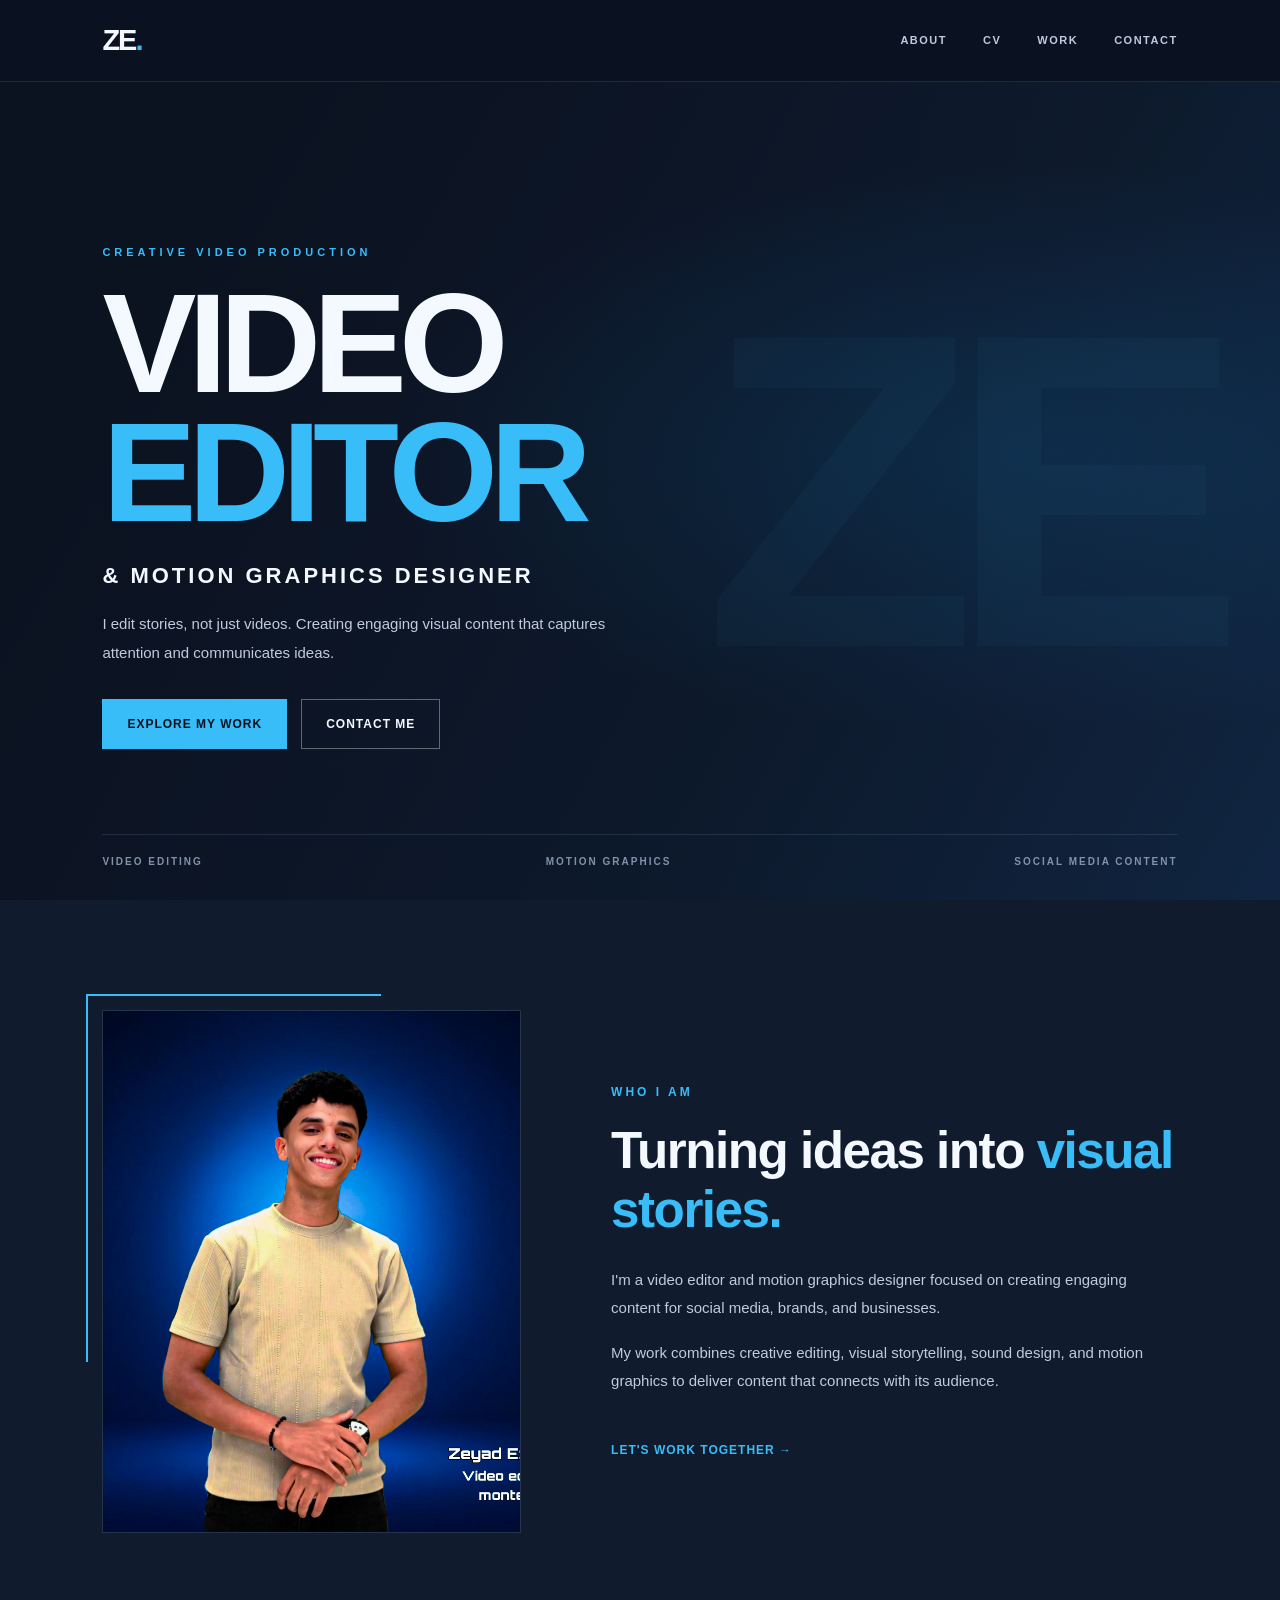
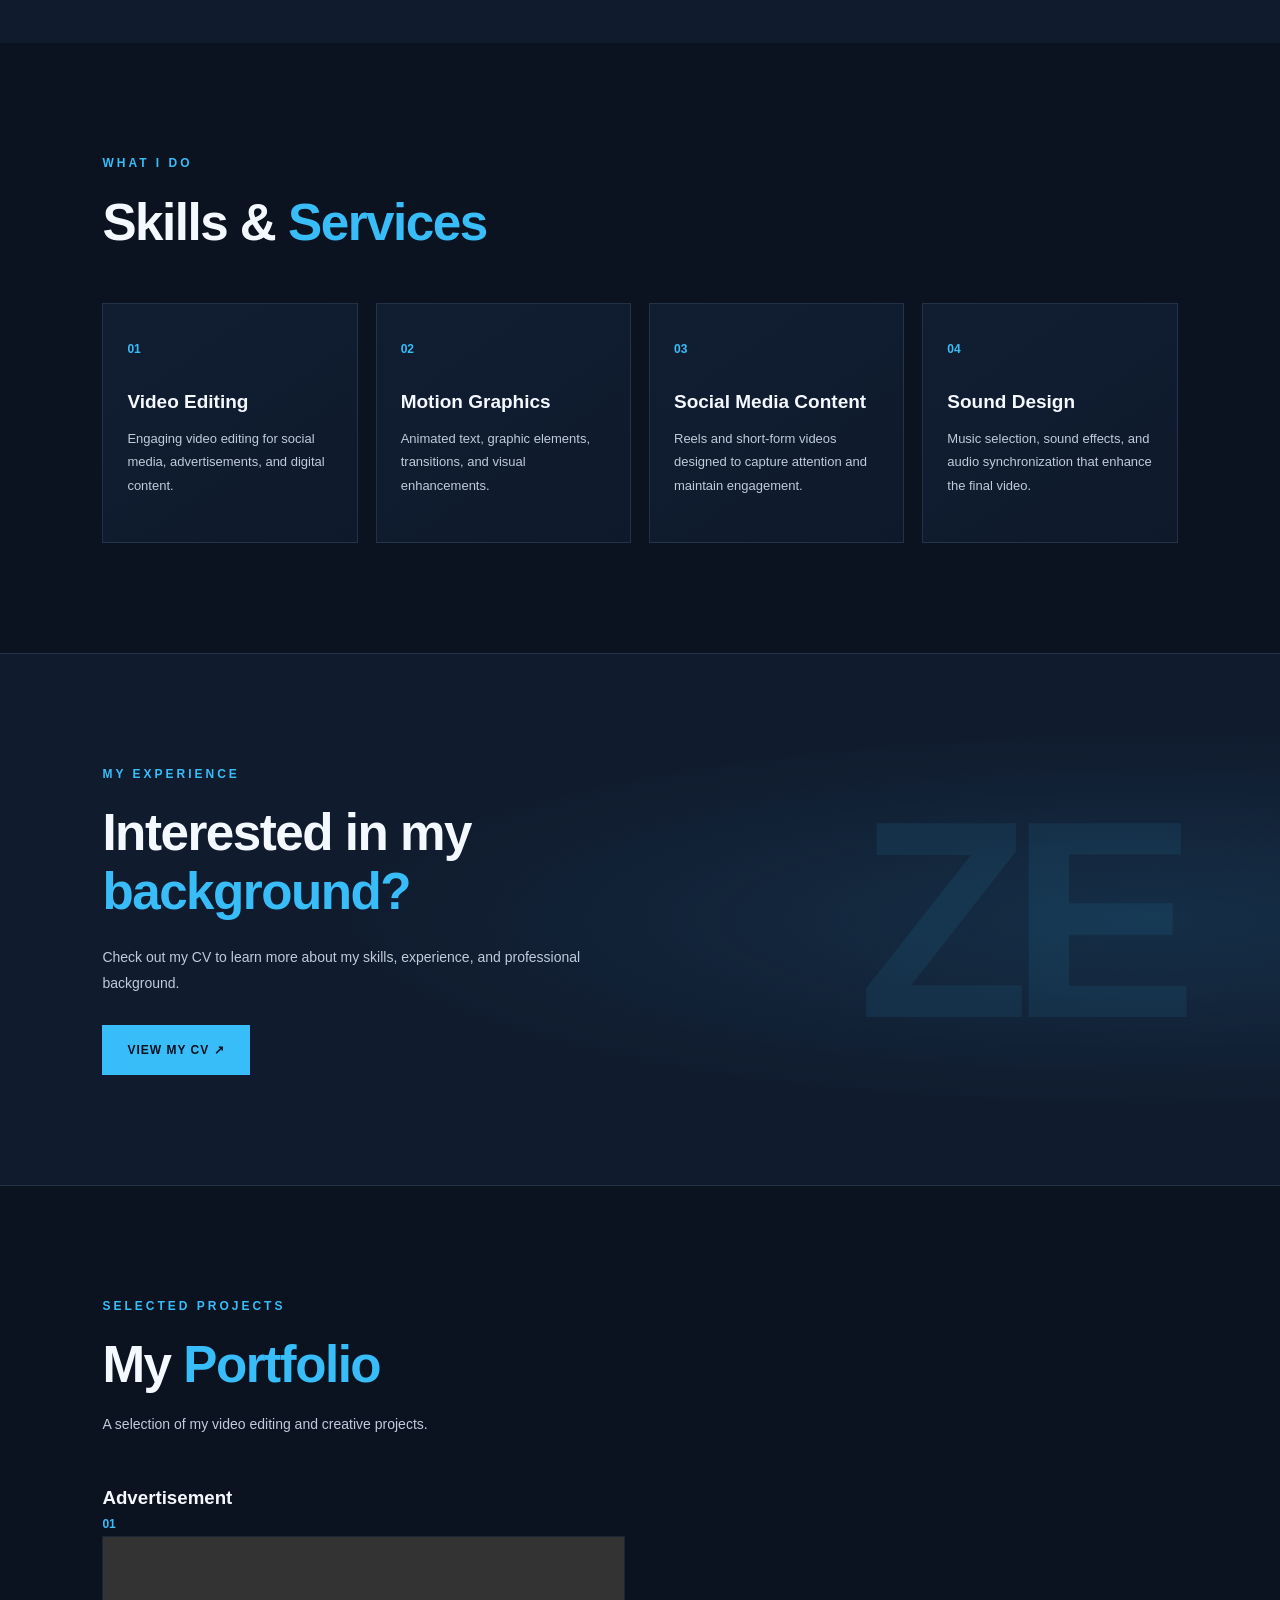
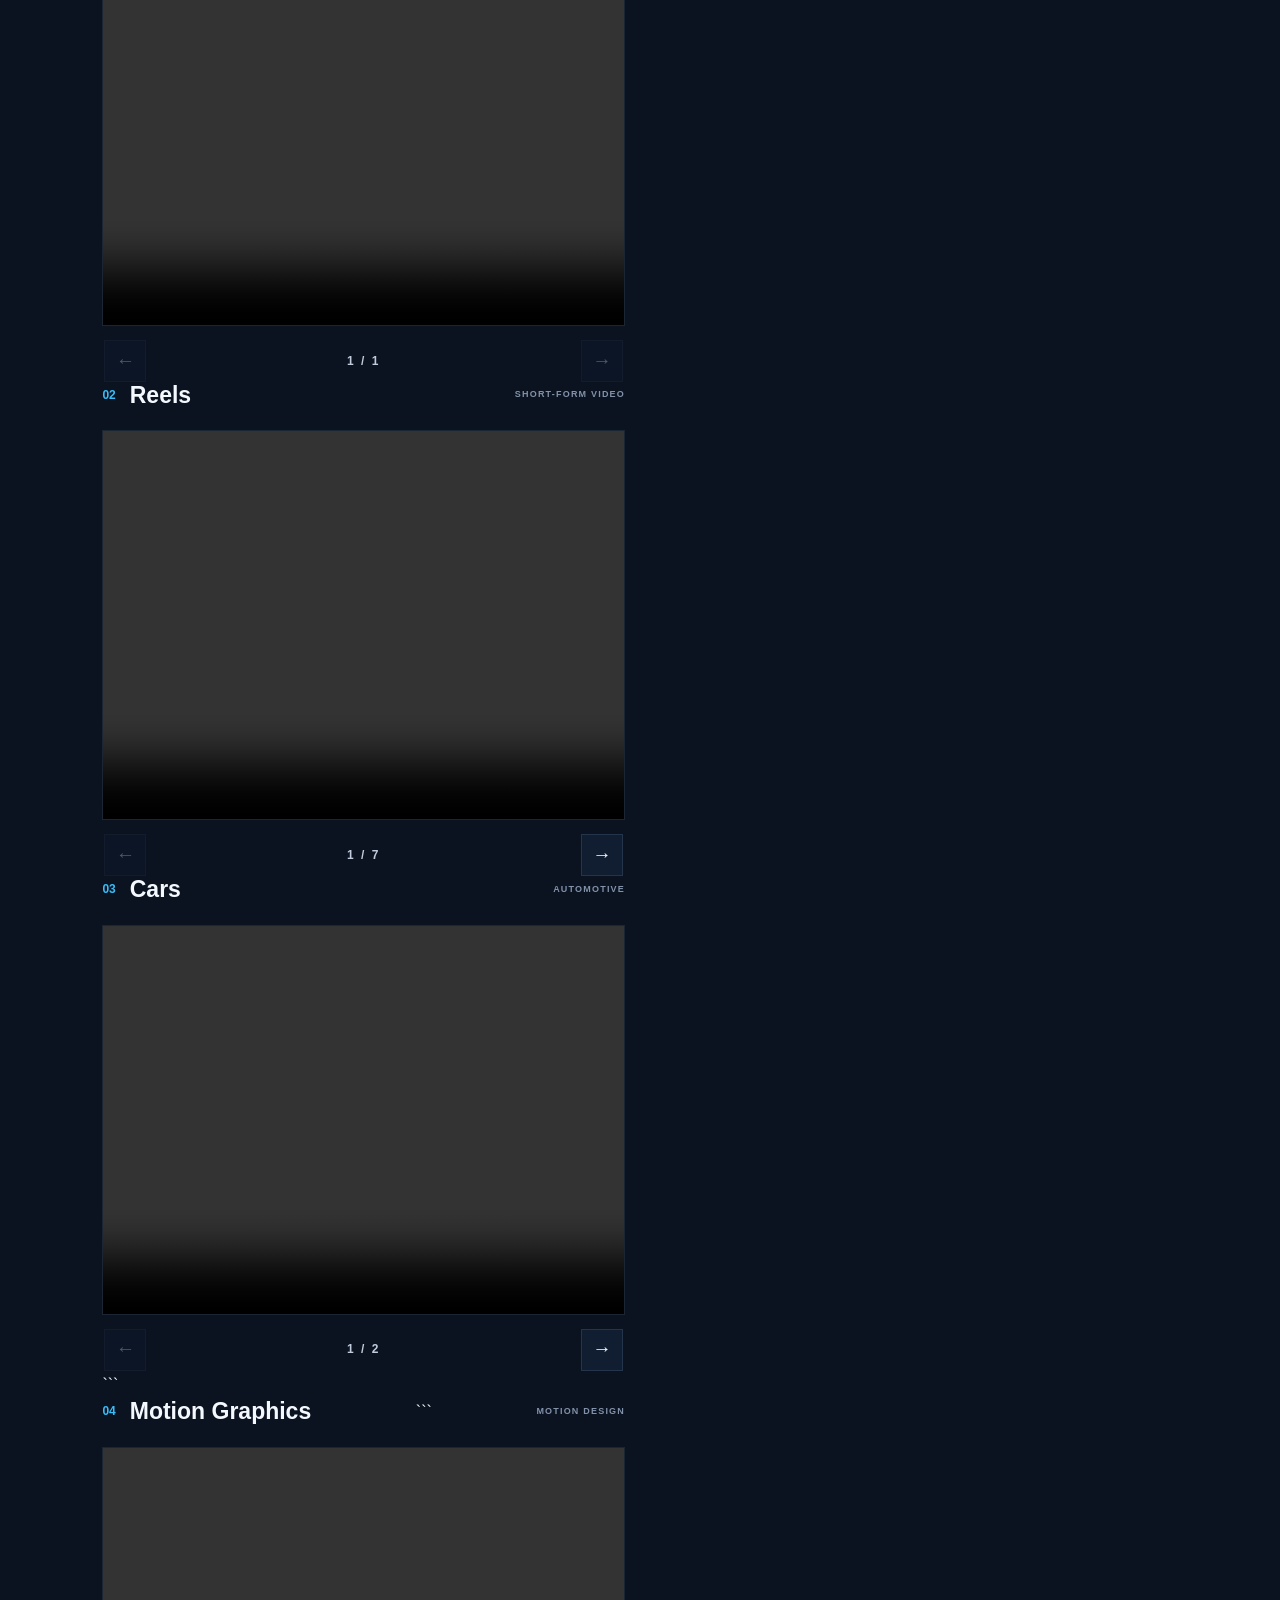
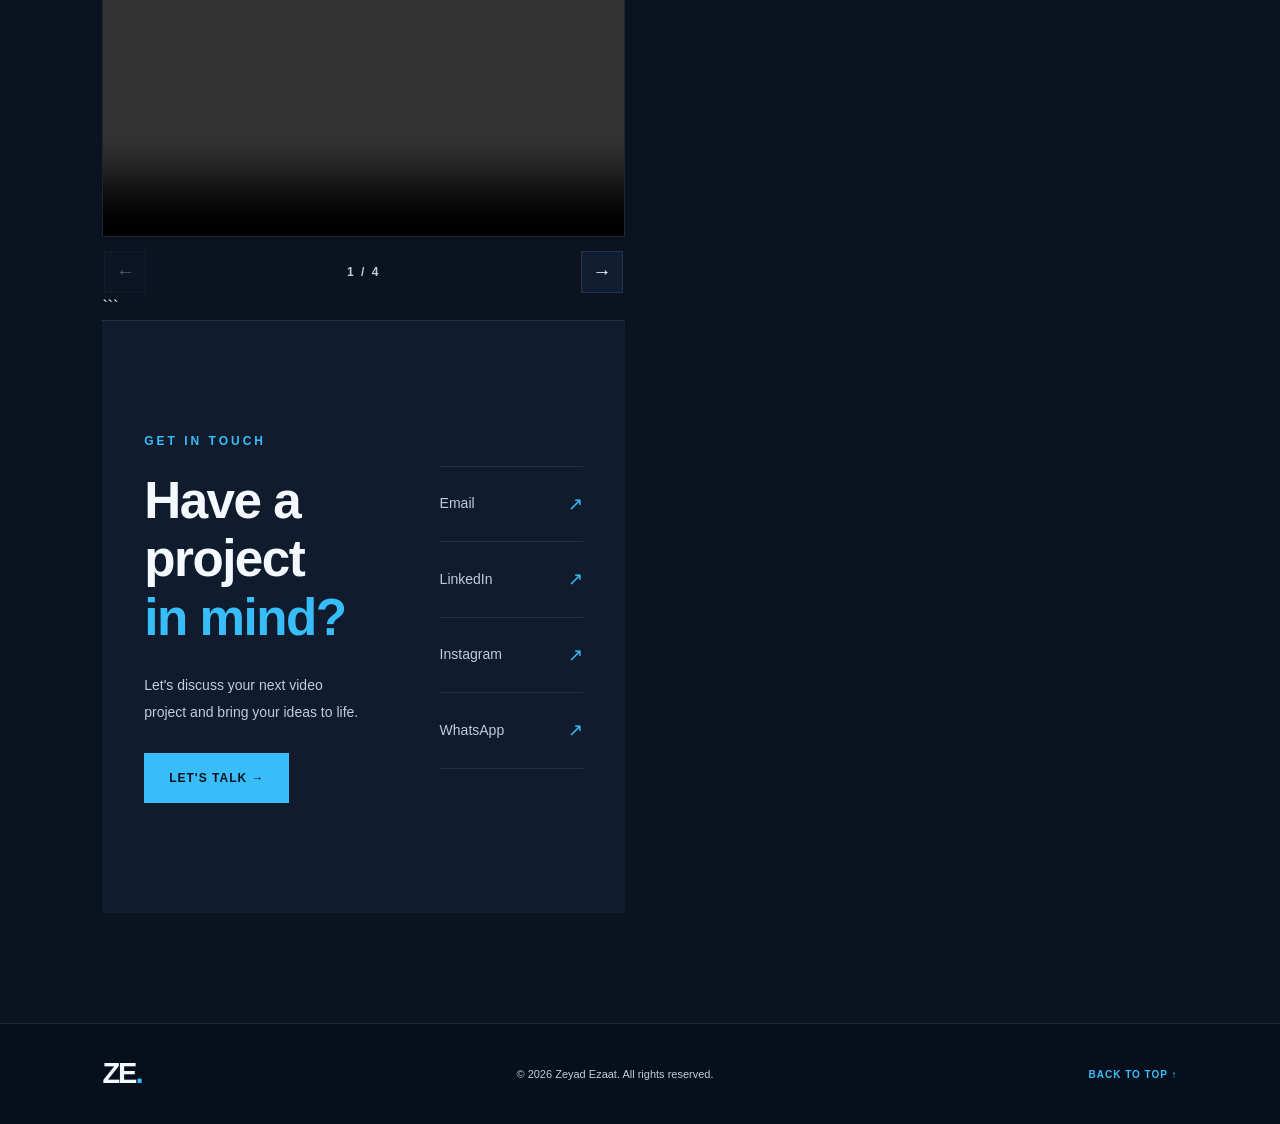
==== index.html @ 939ed812 "Update index.html" ====
<!DOCTYPE html>
<html lang="en">
<head>
    <meta charset="UTF-8">
    <meta name="viewport" content="width=device-width, initial-scale=1.0">

    <title>Zeyad Ezaat | Video Editor & Motion Graphics Designer</title>

    <meta
        name="description"
        content="Zeyad Ezaat is a video editor and motion graphics designer specializing in social media videos, reels, and creative visual content."
    >

    <link rel="stylesheet" href="style.css">
    <script src="script.js" defer></script>
</head>

<body>

    <!-- HEADER -->
    <header class="site-header">
        <a href="#home" class="logo">ZE<span>.</span></a>

        <button
            class="menu-toggle"
            id="menuToggle"
            aria-label="Open navigation menu"
            aria-expanded="false"
        >
            <span></span>
            <span></span>
            <span></span>
        </button>

        <nav class="navigation" id="navigation">
            <a href="#about">ABOUT</a>
            <a href="#cv">CV</a>
            <a href="#work">WORK</a>
            <a href="#contact">CONTACT</a>
        </nav>
    </header>


    <!-- HERO -->
    <main>

        <section class="hero" id="home">
            <div class="hero-overlay"></div>

            <div class="hero-content">
                <p class="eyebrow">CREATIVE VIDEO PRODUCTION</p>

                <h1>
                    VIDEO<br>
                    <span>EDITOR</span>
                </h1>

                <h2>& MOTION GRAPHICS DESIGNER</h2>

                <p class="hero-description">
                    I edit stories, not just videos.
                    Creating engaging visual content that captures attention
                    and communicates ideas.
                </p>

                <div class="hero-buttons">
                    <a href="#work" class="button button-primary">
                        EXPLORE MY WORK
                    </a>

                    <a href="#contact" class="button button-outline">
                        CONTACT ME
                    </a>
                </div>
            </div>

            <div class="hero-bottom">
                <span>VIDEO EDITING</span>
                <span>MOTION GRAPHICS</span>
                <span>SOCIAL MEDIA CONTENT</span>
            </div>
        </section>


        <!-- INTRO -->
        <section class="intro section-padding" id="about">
            <div class="intro-image">
                <img
                    src="my-photo.jpg"
                    alt="Zeyad Ezaat - Video Editor"
                >
            </div>

            <div class="intro-content">
                <p class="section-label">WHO I AM</p>

                <h2>
                    Turning ideas into
                    <span>visual stories.</span>
                </h2>

                <p>
                    I'm a video editor and motion graphics designer
                    focused on creating engaging content for social media,
                    brands, and businesses.
                </p>

                <p>
                    My work combines creative editing, visual storytelling,
                    sound design, and motion graphics to deliver content
                    that connects with its audience.
                </p>

                <a href="#contact" class="text-link">
                    LET'S WORK TOGETHER →
                </a>
            </div>
        </section>


        <!-- ABOUT -->
        <section class="about section-padding">
            <div class="section-heading">
                <p class="section-label">WHAT I DO</p>

                <h2>
                    Skills & <span>Services</span>
                </h2>
            </div>

            <div class="services-grid">

                <article class="service-card">
                    <span class="service-number">01</span>

                    <h3>Video Editing</h3>

                    <p>
                        Engaging video editing for social media,
                        advertisements, and digital content.
                    </p>
                </article>

                <article class="service-card">
                    <span class="service-number">02</span>

                    <h3>Motion Graphics</h3>

                    <p>
                        Animated text, graphic elements, transitions,
                        and visual enhancements.
                    </p>
                </article>

                <article class="service-card">
                    <span class="service-number">03</span>

                    <h3>Social Media Content</h3>

                    <p>
                        Reels and short-form videos designed to
                        capture attention and maintain engagement.
                    </p>
                </article>

                <article class="service-card">
                    <span class="service-number">04</span>

                    <h3>Sound Design</h3>

                    <p>
                        Music selection, sound effects, and audio
                        synchronization that enhance the final video.
                    </p>
                </article>

            </div>
        </section>


        <!-- CV -->
        <section class="cv section-padding" id="cv">
            <div class="cv-content">
                <p class="section-label">MY EXPERIENCE</p>

                <h2>
                    Interested in my
                    <span>background?</span>
                </h2>

                <p>
                    Check out my CV to learn more about my skills,
                    experience, and professional background.
                </p>

                <a
                    href="CV.pdf"
                    class="button button-primary"
                    target="_blank"
                    rel="noopener noreferrer"
                >
                    VIEW MY CV ↗
                </a>
            </div>

            <div class="cv-decoration">
                <span>ZE</span>
            </div>
        </section>


        <!-- WORK -->
        <section class="work section-padding" id="work">
            <div class="section-heading">
                <p class="section-label">SELECTED PROJECTS</p>

                <h2>
                    My <span>Portfolio</span>
                </h2>

                <p class="section-description">
                    A selection of my video editing and creative projects.
                </p>
            </div>


            <div class="work-categories">

                <!-- ADVERTISEMENT --><article class="category">
   <!-- ADVERTISEMENT -->
<article class="category">
    <div class="category-header">
        <h3>Advertisement</h3>
        <span class="category-number">01</span>
    </div>

    <div
        class="video-slider"
    data-videos='["https://res.cloudinary.com/meelnksg/video/upload/v1793707562/From_Klickpin.com-_Side_hustle_ideas_that_are_worth_saving_if_you_love_elegant_details_and_creative_inspiration_for_busy_people_who_still_want_gor.mp4"]'
    >
        <div class="video-frame">
            <video
                class="work-video"
                controls
                playsinline
                preload="metadata"
            >
                <source
                   <source
    src="https://res.cloudinary.com/meelnksg/video/upload/v1793707562/From_Klickpin.com-_Side_hustle_ideas_that_are_worth_saving_if_you_love_elegant_details_and_creative_inspiration_for_busy_people_who_still_want_gor.mp4"
    type="video/mp4"
>
                >
                Your browser does not support HTML video.
            </video>
        </div>

        <div class="slider-controls">
            <button
                class="slider-arrow previous"
                type="button"
                aria-label="Previous video"
            >&#8592;</button>

            <span class="slide-counter">1 / 1</span>

            <button
                class="slider-arrow next"
                type="button"
                aria-label="Next video"
            >&#8594;</button>
        </div>
    </div>
</article>

<!-- REELS -->
<article class="category">
    <div class="category-heading">
        <div>
            <span class="category-number">02</span>
            <h3>Reels</h3>
        </div>
        <span class="category-tag">SHORT-FORM VIDEO</span>
    </div>

    <div
        class="video-slider"
        data-videos='["https://res.cloudinary.com/meelnksg/video/upload/v1792032055/1.mp4","https://res.cloudinary.com/meelnksg/video/upload/v1791950924/2.mp4","https://res.cloudinary.com/meelnksg/video/upload/v1791950601/3.mp4","https://res.cloudinary.com/meelnksg/video/upload/v1791950890/4.mp4","https://res.cloudinary.com/meelnksg/video/upload/v1791950621/5.mp4","https://res.cloudinary.com/meelnksg/video/upload/v1791950623/6.mp4","https://res.cloudinary.com/meelnksg/video/upload/v1792383340/7.mp4"]'
        aria-label="Reels video portfolio"
    >
        <div class="video-frame">
            <video
                class="work-video"
                controls
                playsinline
                preload="metadata"
            >
                <source
                    src="https://res.cloudinary.com/meelnksg/video/upload/v1792032055/1.mp4"
                    type="video/mp4"
                >
                Your browser does not support HTML video.
            </video>
        </div>

        <div class="slider-controls">
            <button
                class="slider-arrow previous"
                type="button"
                aria-label="Previous video"
            >
                &#8592;
            </button>

            <span class="slide-counter">1 / 7</span>

            <button
                class="slider-arrow next"
                type="button"
                aria-label="Next video"
            >
                &#8594;
            </button>
        </div>
    </div>
</article>

<!-- CARS -->
<article class="category">
    <div class="category-heading">
        <div>
            <span class="category-number">03</span>
            <h3>Cars</h3>
        </div>

        <span class="category-tag">AUTOMOTIVE</span>
    </div>

    <div
        class="video-slider"
     data-videos='[
  "https://res.cloudinary.com/meelnksg/video/upload/v1792032121/1c.mp4",
  "https://res.cloudinary.com/meelnksg/video/upload/v1793442434/2car.mp4"
]'
        aria-label="Car video portfolio"
    >
        <div class="video-frame">
            <video
                class="work-video"
                controls
                playsinline
                preload="metadata"
            >
                <source
                    src="https://res.cloudinary.com/meelnksg/video/upload/v1792032121/1c.mp4"
                    type="video/mp4"
                >
                Your browser does not support HTML video.
            </video>
        </div>

        <div class="slider-controls">
            <button
                class="slider-arrow previous"
                type="button"
                aria-label="Previous video"
            >
                &#8592;
            </button>

            <span class="slide-counter">1 / 1</span>

            <button
                class="slider-arrow next"
                type="button"
                aria-label="Next video"
            >
                &#8594;
            </button>
        </div>
    </div>
</article>
```
<!-- MOTION GRAPHICS -->

<article class="category">
    <div class="category-heading">
        <div>
            <span class="category-number">04</span>
            <h3>Motion Graphics</h3>
        </div>

```
    <span class="category-tag">MOTION DESIGN</span>
</div>

<div
    class="video-slider"
data-videos='[
  "https://res.cloudinary.com/meelnksg/video/upload/v1792558743/Comp_1_1.mp4",
  "https://res.cloudinary.com/meelnksg/video/upload/v1792558786/2m.mp4",
  "https://res.cloudinary.com/meelnksg/video/upload/v1792582965/%D8%A7%D9%84%D8%A8%D8%A7%D9%83_%D8%AC%D8%B1%D9%88%D9%86%D8%AF_2_2.mp4",
  "https://res.cloudinary.com/meelnksg/video/upload/v1793459397/5m.mp4"
]'AC%D8%B1%D9%88%D9%86%D8%AF_2_2.mp4"
]'
    ]'
    aria-label="Motion Graphics video portfolio"
>
    <div class="video-frame">
        <video
            class="work-video"
            controls
            playsinline
            preload="metadata"
        >
            <source
                src="https://res.cloudinary.com/meelnksg/video/upload/v1792558743/Comp_1_1.mp4"
                type="video/mp4"
            >
            Your browser does not support HTML video.
        </video>
    </div>

    <div class="slider-controls">
        <button
            class="slider-arrow previous"
            type="button"
            aria-label="Previous video"
        >
            &#8592;
        </button>

<span class="slide-counter">1 / 4</span>
        <button
            class="slider-arrow next"
            type="button"
            aria-label="Next video"
        >
            &#8594;
        </button>
    </div>
</div>
```

</article>


        <!-- CONTACT -->
        <section class="contact section-padding" id="contact">
            <div class="contact-content">
                <p class="section-label">GET IN TOUCH</p>

                <h2>
                    Have a project<br>
                    <span>in mind?</span>
                </h2>

                <p>
                    Let's discuss your next video project
                    and bring your ideas to life.
                </p>

                <a
                    href="mailto:zeyadezaat22@gmail.com"
                    class="button button-primary"
                >
                    LET'S TALK →
                </a>
            </div>

            <div class="contact-links">
                <a
                    href="mailto:zeyadezaat22@gmail.com"
                    target="_blank"
                    rel="noopener noreferrer"
                >
                    <span>Email</span>
                    <span>↗</span>
                </a>

                <a
                    href="https://www.linkedin.com/in/zeyad-ezaat-9b300b426"
                    target="_blank"
                    rel="noopener noreferrer"
                >
                    <span>LinkedIn</span>
                    <span>↗</span>
                </a>

                <a
                    href="https://www.instagram.com/_zoza__77/"
                    target="_blank"
                    rel="noopener noreferrer"
                >
                    <span>Instagram</span>
                    <span>↗</span>
                </a>

                <a
                    href="https://wa.me/201153456694"
                    target="_blank"
                    rel="noopener noreferrer"
                >
                    <span>WhatsApp</span>
                    <span>↗</span>
                </a>
            </div>
        </section>

    </main>


    <!-- FOOTER -->
    <footer class="site-footer">
        <a href="#home" class="logo">ZE<span>.</span></a>

        <p>
            © <span id="currentYear">2026</span> Zeyad Ezaat.
            All rights reserved.
        </p>

        <a href="#home" class="back-to-top">BACK TO TOP ↑</a>
    </footer>

</body>
</html>
---- style.css ----
/* =========================
   GENERAL SETTINGS
========================= */

:root {
    --background: #0b1220;
    --background-light: #101b2e;
    --card: #111e32;
    --card-light: #172740;
    --accent: #38bdf8;
    --accent-dark: #0284c7;
    --white: #f4f8ff;
    --text: #c0cbdc;
    --muted: #8292aa;
    --border: rgba(148, 178, 215, 0.15);
}

* {
    margin: 0;
    padding: 0;
    box-sizing: border-box;
}

html {
    scroll-behavior: smooth;
    scroll-padding-top: 90px;
}

body {
    background: var(--background);
    color: var(--white);
    font-family: Arial, Helvetica, sans-serif;
    line-height: 1.7;
    overflow-x: hidden;
}

a {
    text-decoration: none;
    color: inherit;
}

button {
    font: inherit;
}

img,
video {
    max-width: 100%;
}

::selection {
    background: var(--accent);
    color: var(--background);
}

.section-padding {
    padding: 110px 8%;
}

.section-label {
    color: var(--accent);
    font-size: 12px;
    font-weight: 800;
    letter-spacing: 3px;
    margin-bottom: 20px;
}

h1,
h2,
h3 {
    line-height: 1.15;
}

h2 {
    font-size: clamp(32px, 4vw, 52px);
    font-weight: 800;
    letter-spacing: -1.5px;
}

h2 span,
h1 span {
    color: var(--accent);
}

p {
    color: var(--text);
}

.button {
    display: inline-flex;
    align-items: center;
    justify-content: center;
    gap: 10px;
    min-height: 50px;
    padding: 13px 24px;
    font-size: 12px;
    font-weight: 800;
    letter-spacing: 1px;
    transition: 0.25s ease;
}

.button-primary {
    color: #07111f;
    background: var(--accent);
    border: 1px solid var(--accent);
}

.button-primary:hover {
    background: #7dd3fc;
    border-color: #7dd3fc;
    transform: translateY(-3px);
}

.button-outline {
    border: 1px solid rgba(255, 255, 255, 0.35);
    color: var(--white);
}

.button-outline:hover {
    border-color: var(--accent);
    color: var(--accent);
    transform: translateY(-3px);
}

.text-link {
    display: inline-block;
    margin-top: 28px;
    color: var(--accent);
    font-size: 12px;
    font-weight: 800;
    letter-spacing: 1px;
}

.text-link:hover {
    color: #7dd3fc;
}


/* =========================
   HEADER
========================= */

.site-header {
    width: 100%;
    height: 82px;
    padding: 0 8%;
    display: flex;
    align-items: center;
    justify-content: space-between;
    position: sticky;
    top: 0;
    z-index: 1000;
    background: rgba(11, 18, 32, 0.94);
    border-bottom: 1px solid var(--border);
    backdrop-filter: blur(15px);
}

.logo {
    font-size: 29px;
    font-weight: 900;
    letter-spacing: -2px;
    color: var(--white);
}

.logo span {
    color: var(--accent);
}

.navigation {
    display: flex;
    align-items: center;
    gap: 36px;
}

.navigation a {
    font-size: 11px;
    font-weight: 800;
    letter-spacing: 1.5px;
    color: var(--text);
    transition: 0.25s;
}

.navigation a:hover {
    color: var(--accent);
}

.menu-toggle {
    display: none;
    width: 42px;
    height: 42px;
    border: 1px solid var(--border);
    background: var(--card);
    cursor: pointer;
    padding: 10px;
}

.menu-toggle span {
    display: block;
    height: 2px;
    width: 100%;
    margin: 4px 0;
    background: var(--white);
}


/* =========================
   HERO
========================= */

.hero {
    min-height: 690px;
    height: calc(100vh - 82px);
    max-height: 900px;
    padding: 100px 8% 90px;
    position: relative;
    display: flex;
    align-items: center;
    overflow: hidden;

    background:
        radial-gradient(
            ellipse at 80% 45%,
            rgba(14, 116, 184, 0.20),
            transparent 45%
        ),
        linear-gradient(
            120deg,
            #0b1220 15%,
            #0d1a2d 65%,
            #102541 100%
        );
}

.hero::before {
    content: "ZE";
    position: absolute;
    right: 5%;
    top: 50%;
    transform: translateY(-50%);
    font-size: clamp(250px, 35vw, 560px);
    font-weight: 900;
    letter-spacing: -30px;
    color: rgba(56, 189, 248, 0.035);
    line-height: 1;
    pointer-events: none;
}

.hero-overlay {
    position: absolute;
    inset: 0;
    pointer-events: none;
    background:
        linear-gradient(
            90deg,
            rgba(11, 18, 32, 0.15),
            transparent
        );
}

.hero-content {
    position: relative;
    z-index: 1;
    max-width: 800px;
}

.eyebrow {
    margin-bottom: 22px;
    font-size: 11px;
    letter-spacing: 4px;
    font-weight: 800;
    color: var(--accent);
}

.hero h1 {
    font-size: clamp(70px, 11vw, 150px);
    font-weight: 900;
    letter-spacing: -8px;
    line-height: 0.85;
}

.hero h1 span {
    display: inline-block;
    margin-top: 10px;
}

.hero h2 {
    margin-top: 30px;
    font-size: clamp(14px, 2vw, 22px);
    letter-spacing: 3px;
    color: var(--white);
}

.hero-description {
    max-width: 550px;
    margin-top: 22px;
    font-size: 15px;
    line-height: 1.9;
}

.hero-buttons {
    display: flex;
    flex-wrap: wrap;
    gap: 14px;
    margin-top: 32px;
}

.hero-bottom {
    position: absolute;
    bottom: 30px;
    left: 8%;
    right: 8%;
    display: flex;
    justify-content: space-between;
    gap: 20px;
    padding-top: 18px;
    border-top: 1px solid var(--border);
}

.hero-bottom span {
    font-size: 10px;
    font-weight: 800;
    letter-spacing: 2px;
    color: var(--muted);
}


/* =========================
   INTRO
========================= */

.intro {
    display: grid;
    grid-template-columns: 0.85fr 1.15fr;
    gap: 90px;
    align-items: center;
    background: var(--background-light);
}

.intro-image {
    max-width: 430px;
    width: 100%;
    position: relative;
}

.intro-image::before {
    content: "";
    position: absolute;
    top: -16px;
    left: -16px;
    width: 70%;
    height: 70%;
    border-top: 2px solid var(--accent);
    border-left: 2px solid var(--accent);
    z-index: 0;
}

.intro-image img {
    position: relative;
    z-index: 1;
    display: block;
    width: 100%;
    aspect-ratio: 4 / 5;
    object-fit: cover;
    object-position: center;
    background: var(--card);
    border: 1px solid var(--border);
}

.intro-content h2 {
    margin-bottom: 26px;
}

.intro-content > p:not(.section-label) {
    font-size: 15px;
    line-height: 1.9;
    margin-bottom: 16px;
}


/* =========================
   SERVICES
========================= */

.about {
    background: var(--background);
}

.section-heading {
    margin-bottom: 50px;
}

.section-heading h2 {
    margin-bottom: 18px;
}

.section-description {
    max-width: 600px;
    font-size: 14px;
}

.services-grid {
    display: grid;
    grid-template-columns: repeat(4, minmax(0, 1fr));
    gap: 18px;
}

.service-card {
    padding: 30px 24px;
    min-height: 240px;
    background: linear-gradient(
        145deg,
        var(--card),
        #0e192b
    );
    border: 1px solid var(--border);
    transition: 0.3s ease;
}

.service-card:hover {
    transform: translateY(-6px);
    border-color: rgba(56, 189, 248, 0.6);
}

.service-number {
    display: inline-block;
    margin-bottom: 32px;
    font-size: 12px;
    font-weight: 800;
    color: var(--accent);
}

.service-card h3 {
    font-size: 19px;
    margin-bottom: 14px;
}

.service-card p {
    font-size: 13px;
    line-height: 1.8;
}


/* =========================
   CV
========================= */

.cv {
    display: flex;
    justify-content: space-between;
    align-items: center;
    gap: 50px;
    overflow: hidden;
    position: relative;
    background:
        radial-gradient(
            ellipse at 90% 50%,
            rgba(56, 189, 248, 0.12),
            transparent 50%
        ),
        var(--background-light);
    border-top: 1px solid var(--border);
    border-bottom: 1px solid var(--border);
}

.cv-content {
    position: relative;
    z-index: 1;
    max-width: 620px;
}

.cv-content h2 {
    margin-bottom: 22px;
}

.cv-content > p:not(.section-label) {
    max-width: 550px;
    font-size: 14px;
    line-height: 1.9;
    margin-bottom: 28px;
}

.cv-decoration {
    position: relative;
    font-size: clamp(150px, 22vw, 300px);
    font-weight: 900;
    letter-spacing: -20px;
    line-height: 1;
    color: rgba(56, 189, 248, 0.08);
    pointer-events: none;
}


/* =========================
   WORK / PORTFOLIO
========================= */

.work {
    background: var(--background);
}

.work-categories {
    display: grid;
    grid-template-columns: repeat(2, minmax(0, 1fr));
    gap: 60px 30px;
}

.category {
    min-width: 0;
}

.category-heading {
    display: flex;
    align-items: center;
    justify-content: space-between;
    gap: 15px;
    margin-bottom: 22px;
}

.category-heading > div {
    display: flex;
    align-items: center;
    gap: 14px;
}

.category-number {
    color: var(--accent);
    font-size: 12px;
    font-weight: 800;
}

.category-heading h3 {
    font-size: 23px;
}

.category-tag {
    font-size: 9px;
    font-weight: 800;
    letter-spacing: 1.2px;
    color: var(--muted);
    text-align: right;
}


/* VIDEO FRAME */

.video-frame {
    width: 100%;
    height: 390px;
    display: flex;
    align-items: center;
    justify-content: center;
    overflow: hidden;
    background: #060d18;
    border: 1px solid var(--border);
}

.work-video {
    display: block;
    width: 100%;
    height: 100%;
    object-fit: contain;
    background: #060d18;
}

.slider-controls {
    display: flex;
    align-items: center;
    justify-content: space-between;
    margin-top: 14px;
    padding: 0 2px;
}

.slider-arrow {
    display: flex;
    align-items: center;
    justify-content: center;
    width: 42px;
    height: 42px;
    color: var(--white);
    background: var(--card);
    border: 1px solid var(--border);
    cursor: pointer;
    font-size: 19px;
    transition: 0.25s;
}

.slider-arrow:hover:not(:disabled) {
    color: #07111f;
    background: var(--accent);
    border-color: var(--accent);
}

.slider-arrow:disabled {
    opacity: 0.3;
    cursor: not-allowed;
}

.slide-counter {
    color: var(--text);
    font-size: 12px;
    font-weight: 800;
    letter-spacing: 2px;
}


/* ADVERTISEMENT COMING SOON */

.coming-soon-card {
    min-height: 390px;
    padding: 40px 25px;
    display: flex;
    flex-direction: column;
    align-items: center;
    justify-content: center;
    text-align: center;
    background:
        radial-gradient(
            circle at 50% 30%,
            rgba(56, 189, 248, 0.13),
            transparent 55%
        ),
        linear-gradient(
            145deg,
            #111e32,
            #0b1423
        );
    border: 1px solid var(--border);
}

.coming-soon-icon {
    display: flex;
    align-items: center;
    justify-content: center;
    width: 68px;
    height: 68px;
    margin-bottom: 24px;
    color: var(--accent);
    border: 1px solid rgba(56, 189, 248, 0.4);
    border-radius: 50%;
    font-size: 36px;
}

.coming-soon-title {
    color: var(--white);
    font-size: 19px;
    font-weight: 800;
    margin-bottom: 10px;
}

.coming-soon-description {
    max-width: 300px;
    font-size: 13px;
    line-height: 1.8;
}

.coming-soon-label {
    margin-top: 30px;
    color: var(--accent);
    font-size: 10px;
    font-weight: 800;
    letter-spacing: 2px;
}


/* =========================
   CONTACT
========================= */

.contact {
    display: grid;
    grid-template-columns: 1.2fr 0.8fr;
    gap: 80px;
    align-items: center;
    background: var(--background-light);
    border-top: 1px solid var(--border);
}

.contact-content h2 {
    margin-bottom: 24px;
}

.contact-content > p:not(.section-label) {
    max-width: 470px;
    font-size: 14px;
    line-height: 1.9;
    margin-bottom: 28px;
}

.contact-links {
    border-top: 1px solid var(--border);
}

.contact-links a {
    display: flex;
    align-items: center;
    justify-content: space-between;
    gap: 20px;
    padding: 22px 0;
    border-bottom: 1px solid var(--border);
    font-size: 14px;
    color: var(--text);
    transition: 0.25s;
}

.contact-links a span:last-child {
    color: var(--accent);
    font-size: 18px;
}

.contact-links a:hover {
    color: var(--accent);
    padding-left: 8px;
}


/* =========================
   FOOTER
========================= */

.site-footer {
    min-height: 90px;
    padding: 25px 8%;
    display: flex;
    align-items: center;
    justify-content: space-between;
    gap: 25px;
    background: #080f1c;
    border-top: 1px solid var(--border);
}

.site-footer p {
    font-size: 11px;
    text-align: center;
}

.back-to-top {
    font-size: 10px;
    font-weight: 800;
    letter-spacing: 1px;
    color: var(--accent);
}


/* =========================
   RESPONSIVE: TABLET
========================= */

@media (max-width: 1050px) {
    .section-padding {
        padding: 85px 6%;
    }

    .site-header {
        padding: 0 6%;
    }

    .hero {
        padding-left: 6%;
        padding-right: 6%;
    }

    .hero-bottom {
        left: 6%;
        right: 6%;
    }

    .intro {
        gap: 45px;
    }

    .services-grid {
        grid-template-columns: repeat(2, minmax(0, 1fr));
    }

    .video-frame,
    .coming-soon-card {
        height: 340px;
        min-height: 340px;
    }

    .contact {
        gap: 45px;
    }
}


/* =========================
   RESPONSIVE: MOBILE
========================= */

@media (max-width: 700px) {
    .section-padding {
        padding: 70px 6%;
    }

    .site-header {
        height: 72px;
        padding: 0 6%;
    }

    .menu-toggle {
        display: block;
    }

    .navigation {
        display: none;
        position: absolute;
        top: 71px;
        left: 0;
        right: 0;
        padding: 22px 6% 28px;
        flex-direction: column;
        align-items: flex-start;
        gap: 22px;
        background: #0b1220;
        border-bottom: 1px solid var(--border);
    }

    .navigation.active {
        display: flex;
    }

    .navigation a {
        font-size: 12px;
    }

    .hero {
        height: auto;
        min-height: 680px;
        max-height: none;
        padding: 95px 6% 125px;
    }

    .hero::before {
        right: -10%;
        font-size: 300px;
        opacity: 0.7;
    }

    .hero h1 {
        font-size: clamp(65px, 17vw, 105px);
        letter-spacing: -5px;
    }

    .hero h2 {
        font-size: 13px;
        letter-spacing: 1.5px;
        line-height: 1.8;
    }

    .hero-description {
        font-size: 14px;
    }

    .hero-buttons {
        align-items: stretch;
        flex-direction: column;
        max-width: 300px;
    }

    .hero-bottom {
        left: 6%;
        right: 6%;
        bottom: 20px;
        flex-wrap: wrap;
        gap: 12px;
    }

    .hero-bottom span {
        font-size: 8px;
        letter-spacing: 1px;
    }

    .intro {
        grid-template-columns: 1fr;
        gap: 45px;
    }

    .intro-image {
        max-width: 340px;
        margin: 0 auto;
    }

    h2 {
        letter-spacing: -1px;
    }

    .services-grid {
        grid-template-columns: 1fr;
    }

    .service-card {
        min-height: auto;
    }

    .service-number {
        margin-bottom: 18px;
    }

    .cv {
        align-items: flex-start;
    }

    .cv-decoration {
        display: none;
    }

    .work-categories {
        grid-template-columns: 1fr;
        gap: 50px;
    }

    .category-heading h3 {
        font-size: 20px;
    }

    .category-tag {
        font-size: 8px;
    }

    .video-frame {
        height: auto;
        min-height: 0;
        aspect-ratio: 9 / 16;
        max-height: 650px;
    }

    .work-video {
        width: 100%;
        height: 100%;
    }

    .coming-soon-card {
        min-height: 320px;
        height: auto;
        padding: 30px 20px;
    }

    .contact {
        grid-template-columns: 1fr;
        gap: 45px;
    }

    .site-footer {
        padding: 30px 6%;
        flex-direction: column;
        text-align: center;
        gap: 15px;
    }
}


/* =========================
   SMALL MOBILE
========================= */

@media (max-width: 380px) {
    .hero h1 {
        font-size: 60px;
    }

    .hero h2 {
        font-size: 11px;
    }

    .category-heading {
        align-items: flex-start;
        flex-direction: column;
    }

    .category-tag {
        text-align: left;
    }
}
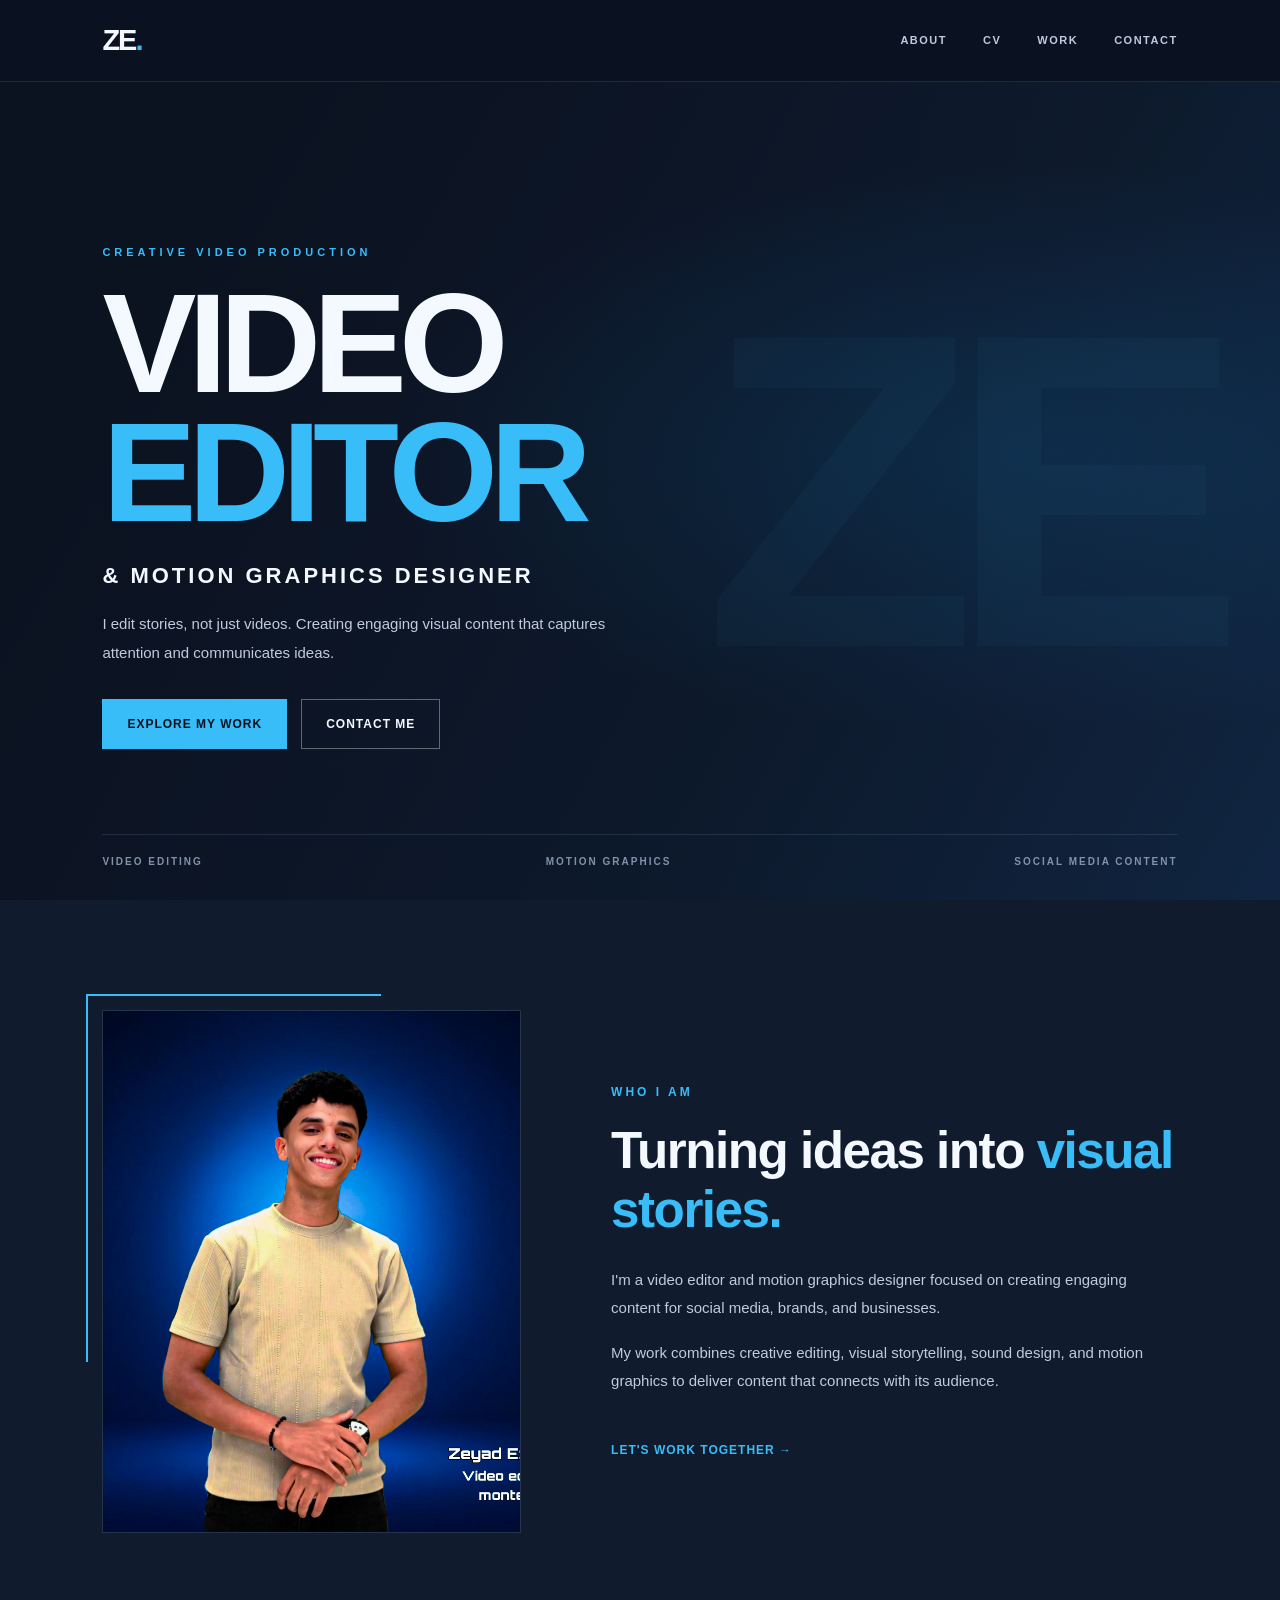
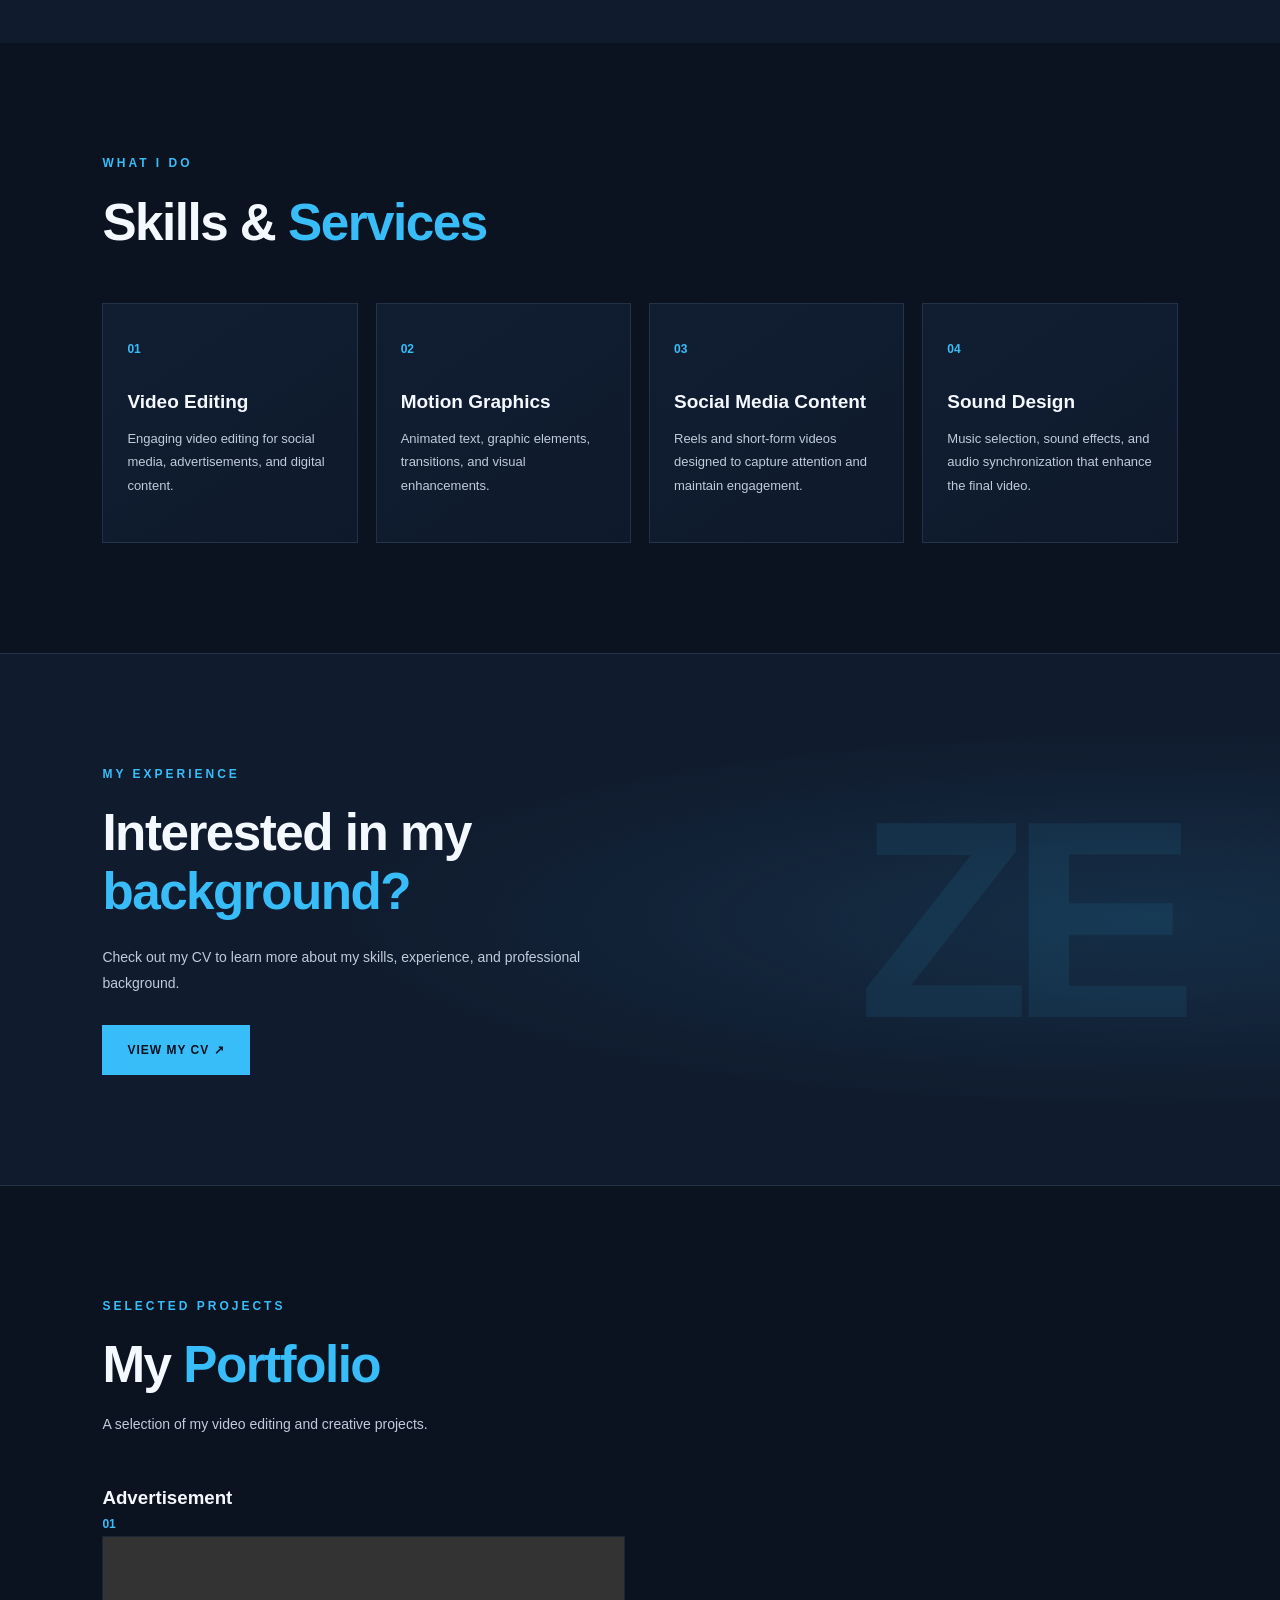
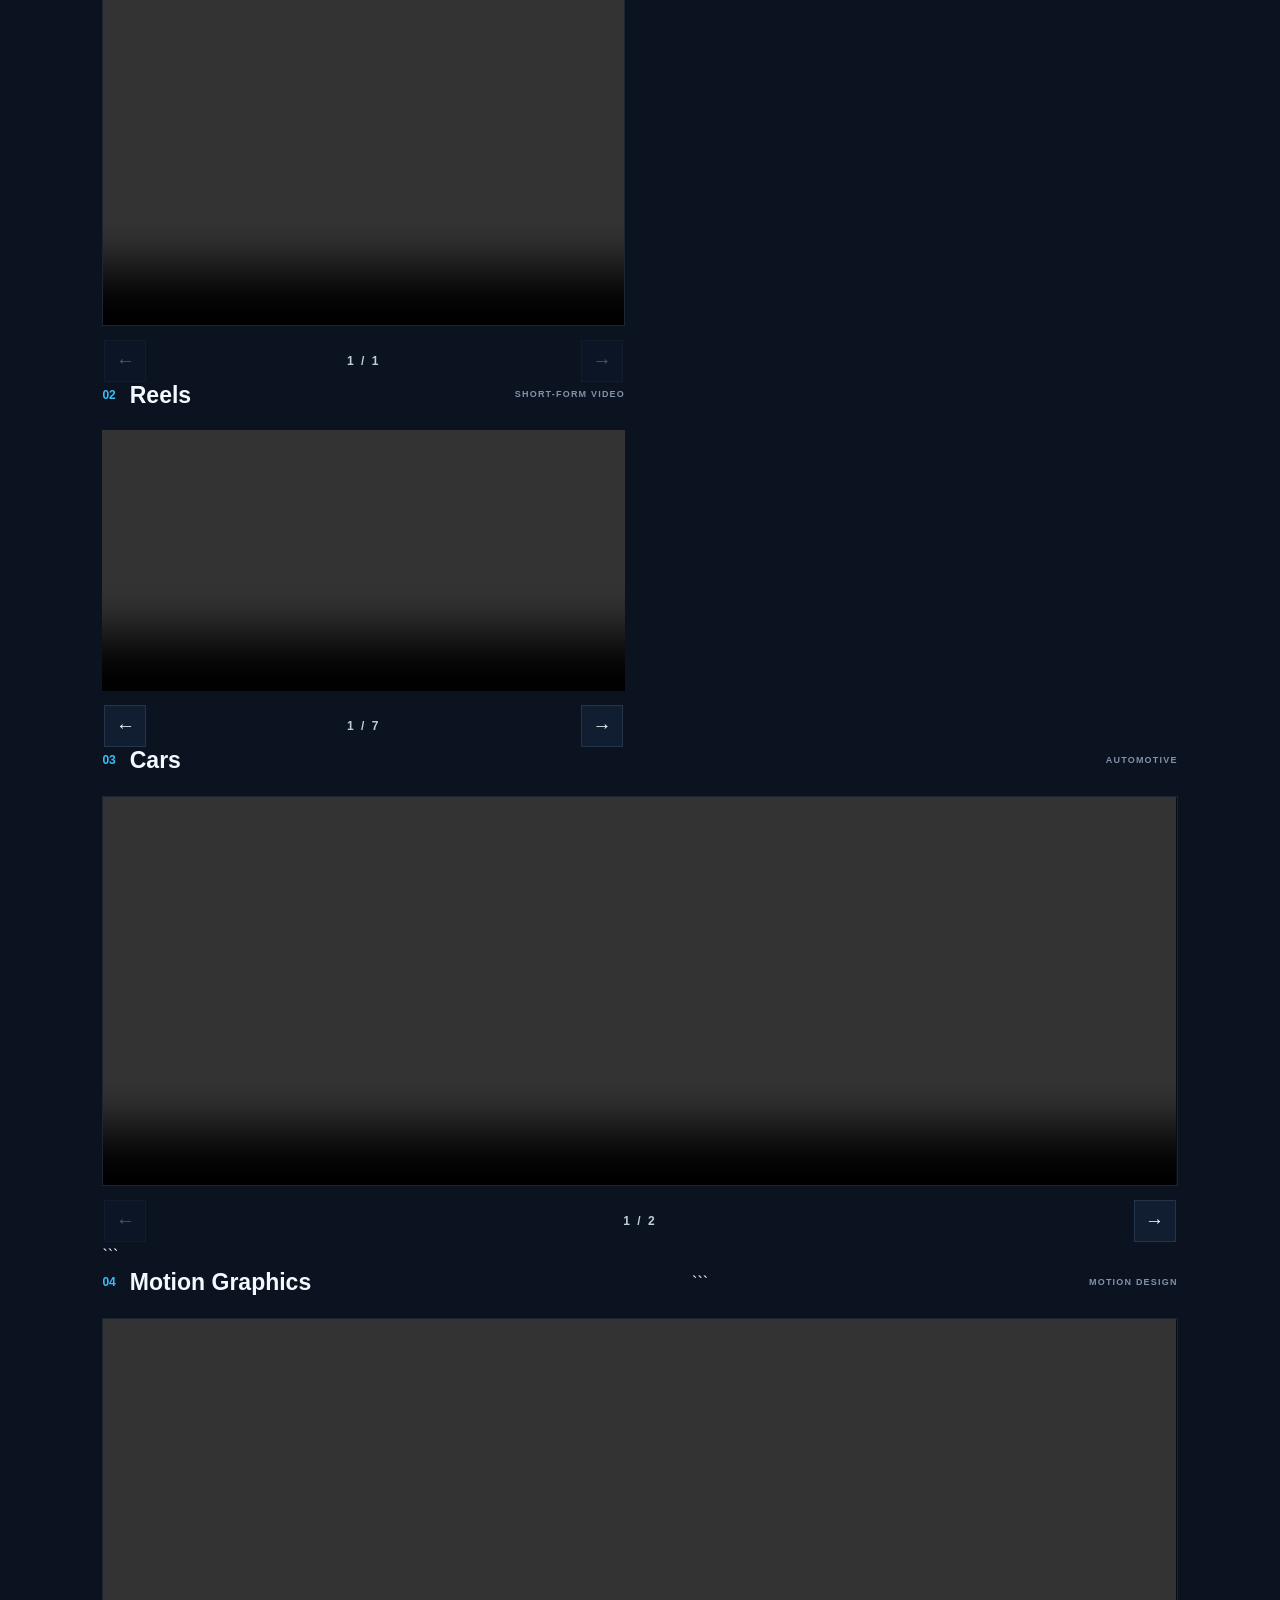
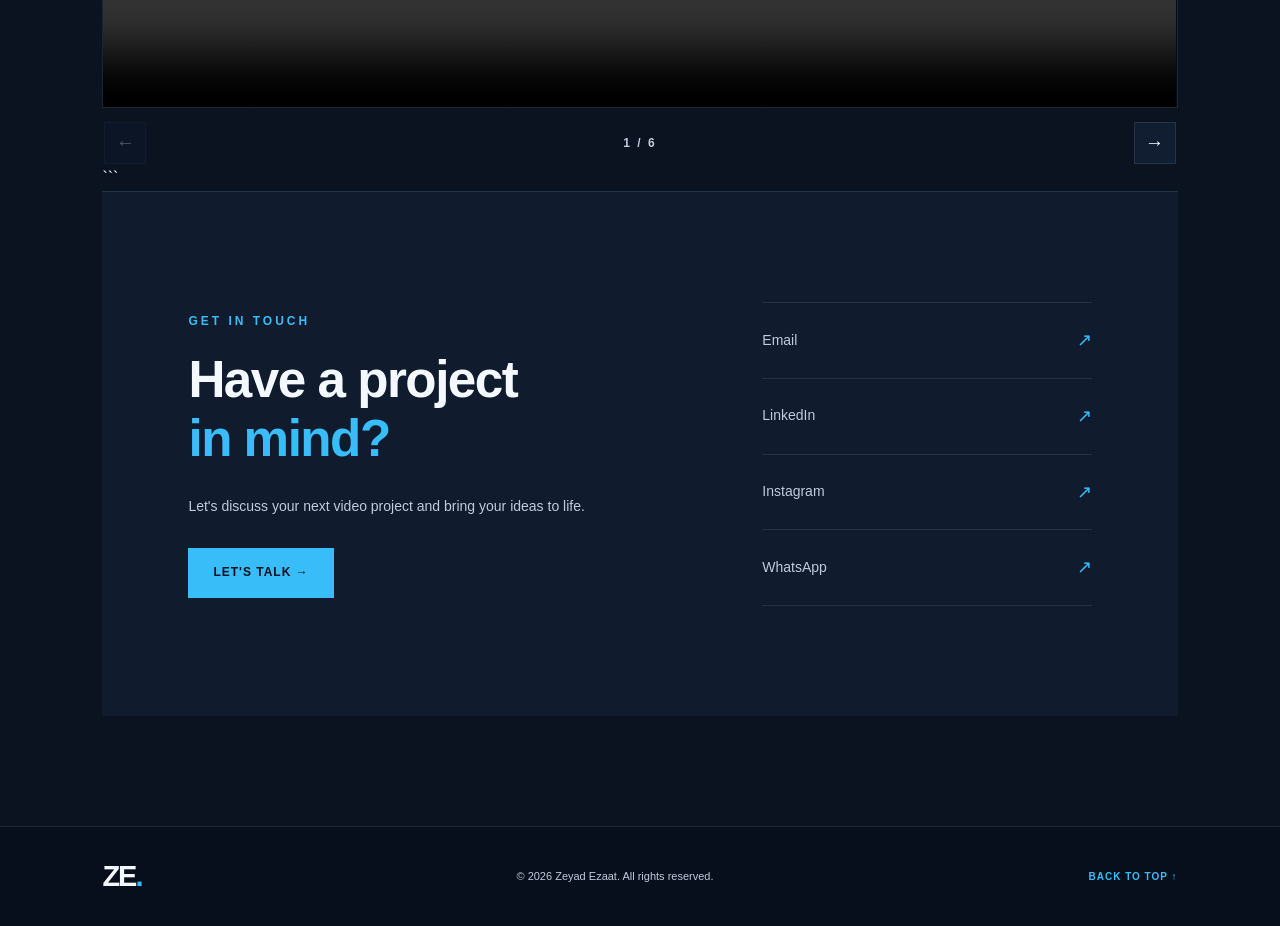
==== commit 2f8872a1: "Update index.html" ====
--- a/index.html
+++ b/index.html
@@ -285,9 +285,13 @@
 
     <div
         class="video-slider"
-        data-videos='["https://res.cloudinary.com/meelnksg/video/upload/v1792032055/1.mp4","https://res.cloudinary.com/meelnksg/video/upload/v1791950924/2.mp4","https://res.cloudinary.com/meelnksg/video/upload/v1791950601/3.mp4","https://res.cloudinary.com/meelnksg/video/upload/v1791950890/4.mp4","https://res.cloudinary.com/meelnksg/video/upload/v1791950621/5.mp4","https://res.cloudinary.com/meelnksg/video/upload/v1791950623/6.mp4","https://res.cloudinary.com/meelnksg/video/upload/v1792383340/7.mp4"]'
-        aria-label="Reels video portfolio"
-    >
+      data-videos='[
+  "https://res.cloudinary.com/meelnksg/video/upload/v1792032055/1.mp4",
+  "https://res.cloudinary.com/meelnksg/video/upload/v1791950924/2.mp4",
+  "https://res.cloudinary.com/meelnksg/video/upload/v1791950601/3.mp4",
+  "https://res.cloudinary.com/meelnksg/video/upload/v1791950890/4.mp4",
+  "https://res.cloudinary.com/meelnksg/video/upload/v1792383340/7.mp4"
+]'
         <div class="video-frame">
             <video
                 class="work-video"
@@ -400,8 +404,9 @@
   "https://res.cloudinary.com/meelnksg/video/upload/v1792558743/Comp_1_1.mp4",
   "https://res.cloudinary.com/meelnksg/video/upload/v1792558786/2m.mp4",
   "https://res.cloudinary.com/meelnksg/video/upload/v1792582965/%D8%A7%D9%84%D8%A8%D8%A7%D9%83_%D8%AC%D8%B1%D9%88%D9%86%D8%AF_2_2.mp4",
-  "https://res.cloudinary.com/meelnksg/video/upload/v1793459397/5m.mp4"
-]'AC%D8%B1%D9%88%D9%86%D8%AF_2_2.mp4"
+  "https://res.cloudinary.com/meelnksg/video/upload/v1793459397/5m.mp4",
+  "https://res.cloudinary.com/meelnksg/video/upload/v1791950621/5.mp4",
+  "https://res.cloudinary.com/meelnksg/video/upload/v1791950623/6.mp4"
 ]'
     ]'
     aria-label="Motion Graphics video portfolio"
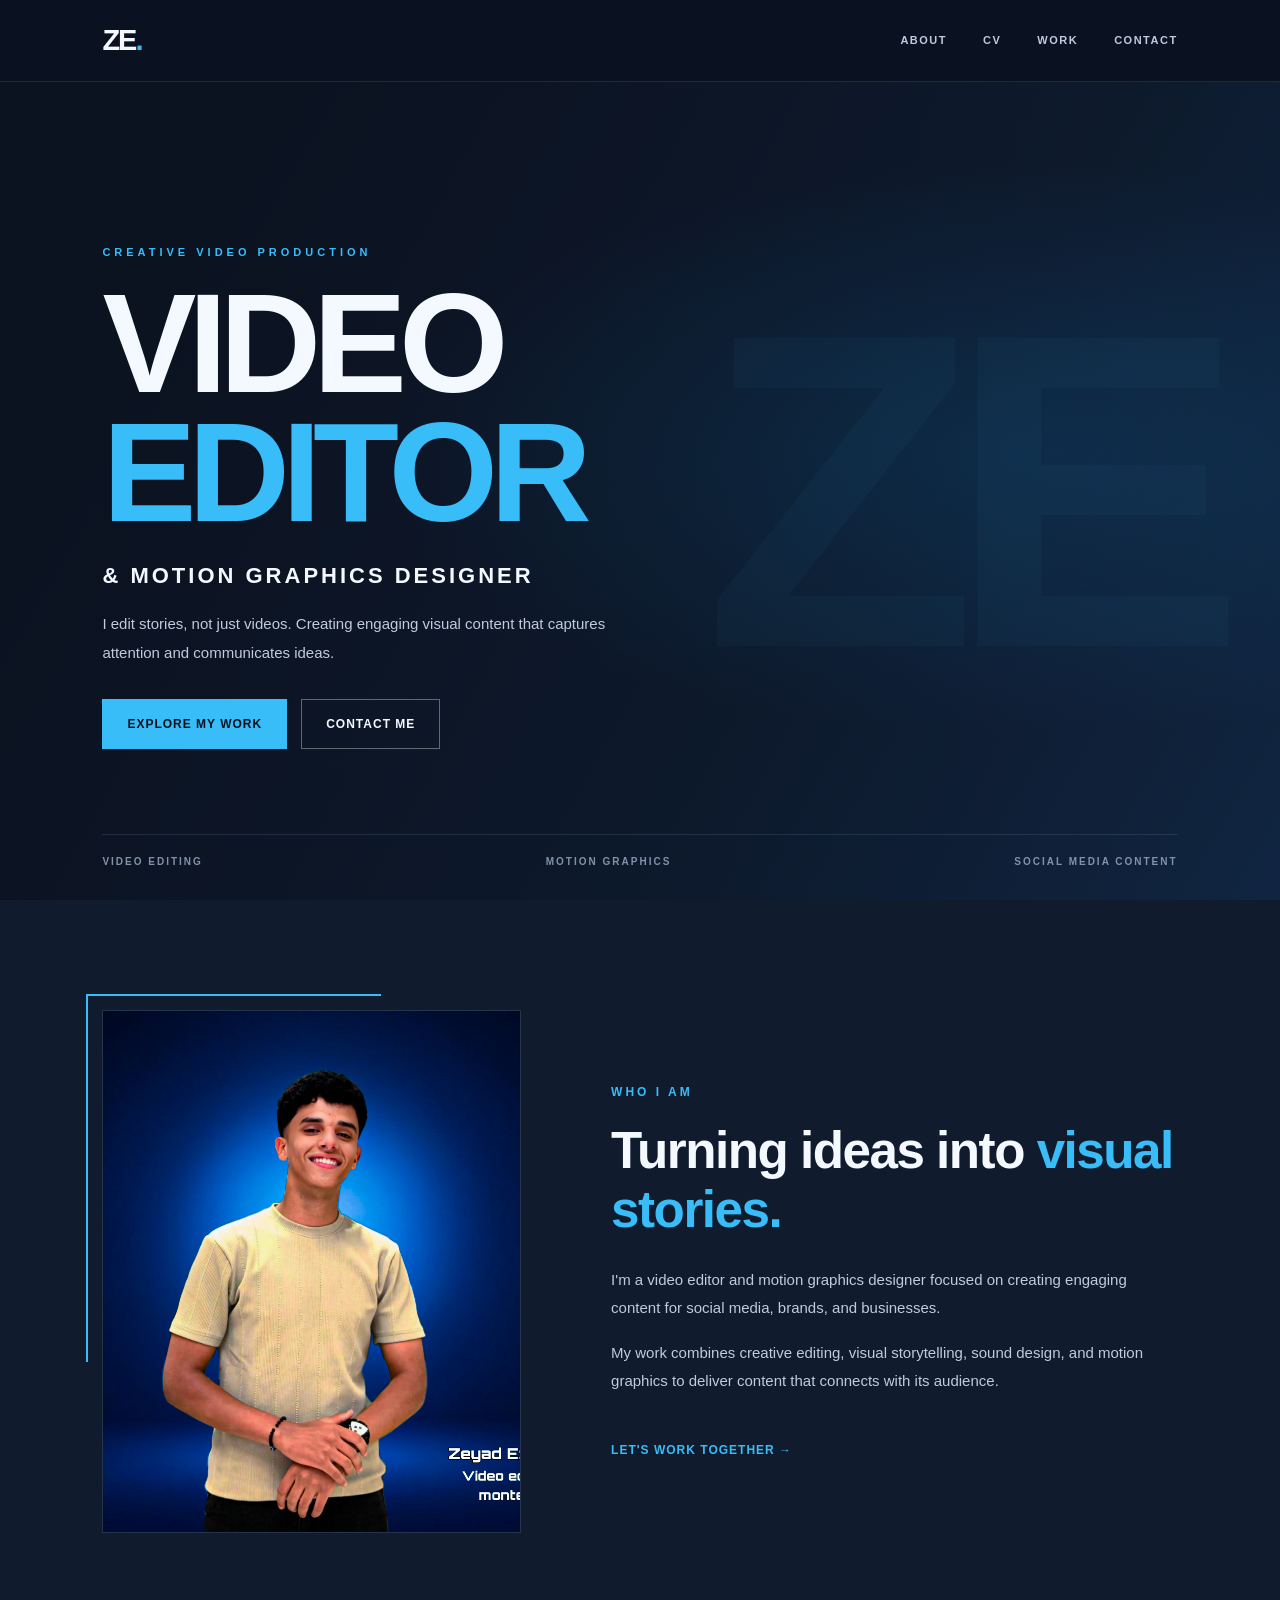
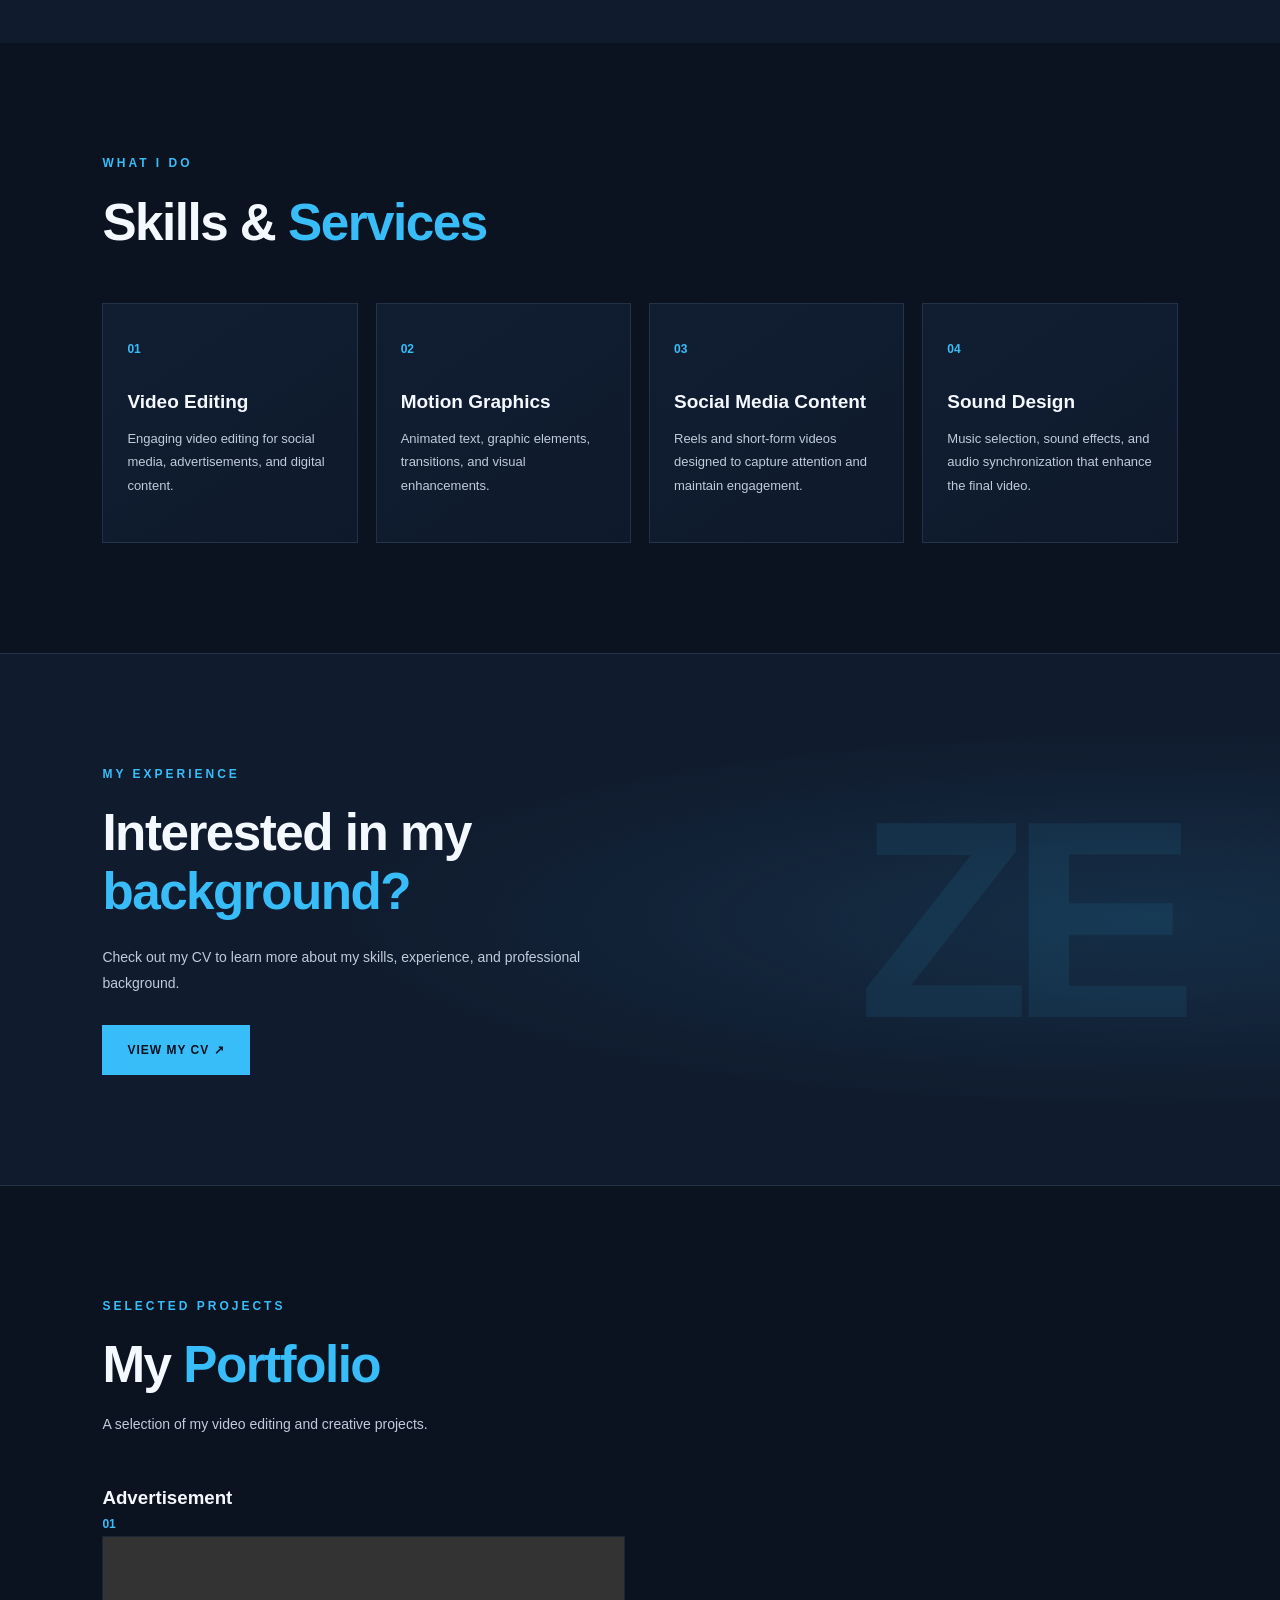
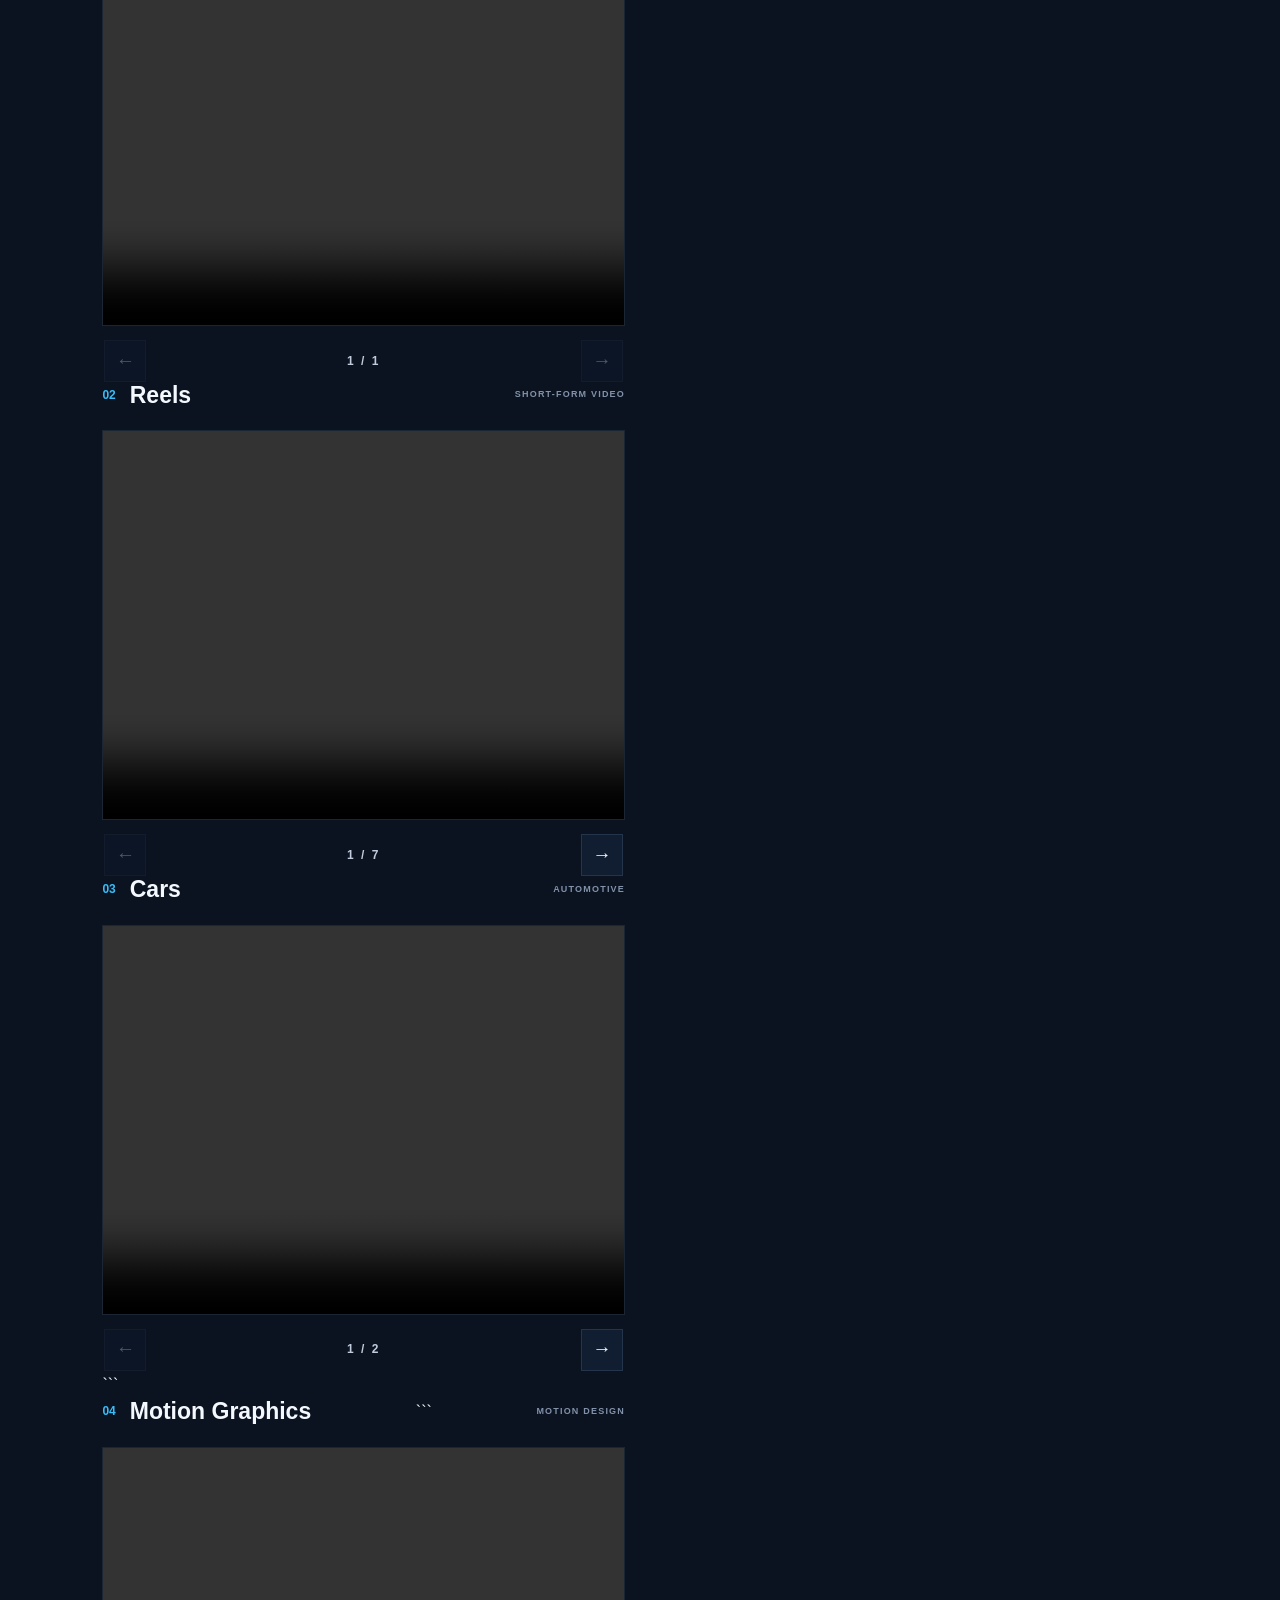
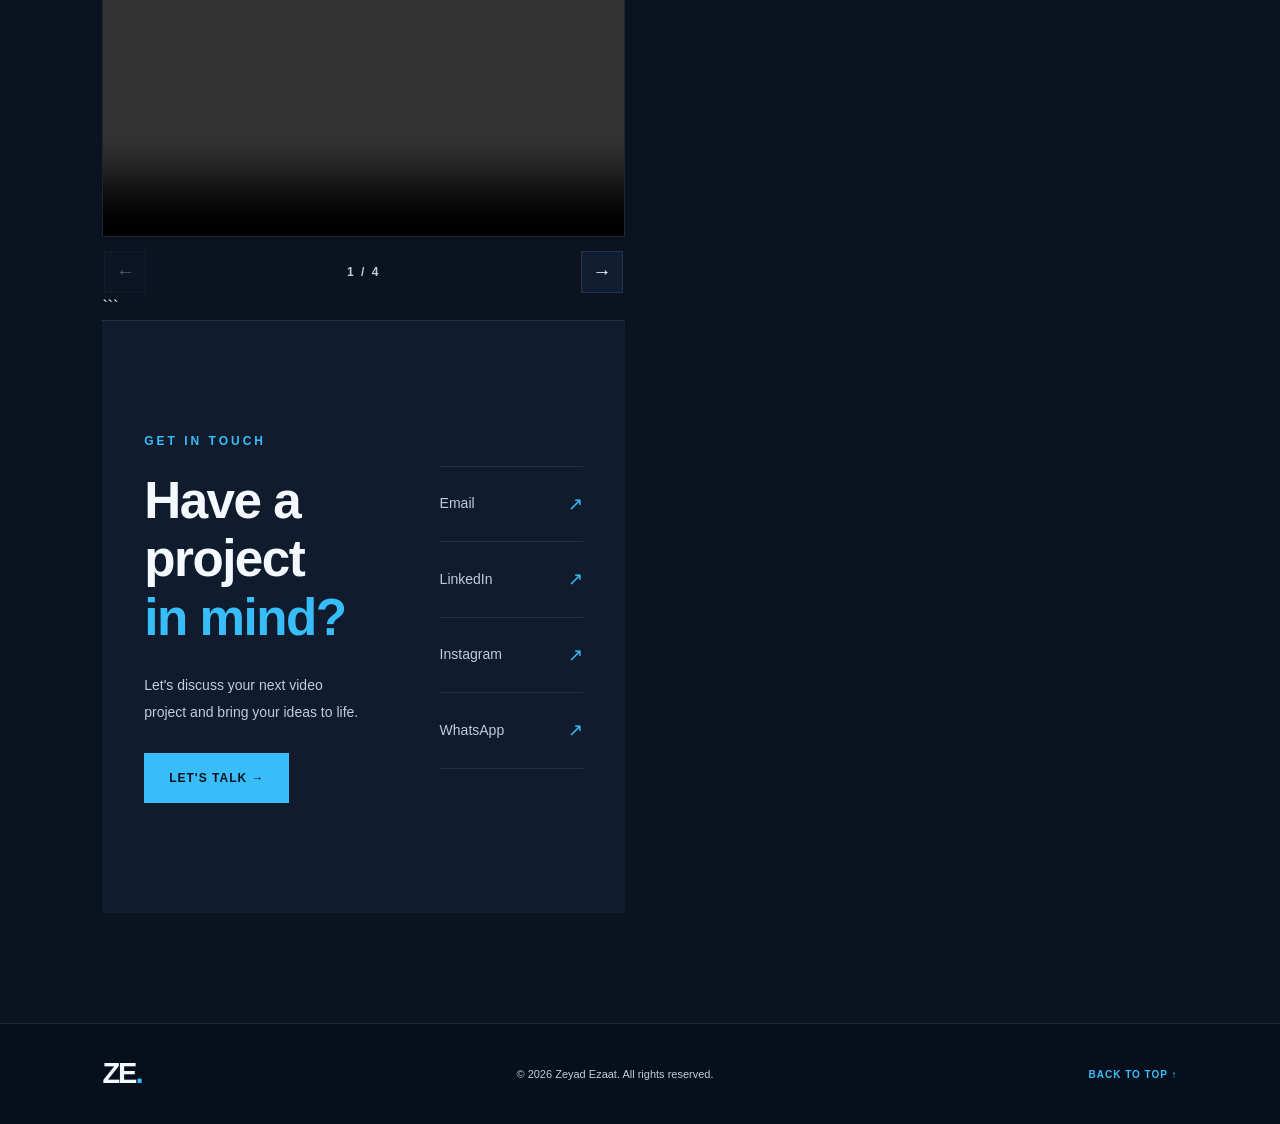
==== commit a8b59624: "Update index.html" ====
--- a/index.html
+++ b/index.html
@@ -236,7 +236,7 @@
 
     <div
         class="video-slider"
-    data-videos='["https://res.cloudinary.com/meelnksg/video/upload/v1793707562/From_Klickpin.com-_Side_hustle_ideas_that_are_worth_saving_if_you_love_elegant_details_and_creative_inspiration_for_busy_people_who_still_want_gor.mp4"]'
+        data-videos='["https://res.cloudinary.com/meelnksg/video/upload/v1793504487/1cafe.mp4"]'
     >
         <div class="video-frame">
             <video
@@ -246,10 +246,8 @@
                 preload="metadata"
             >
                 <source
-                   <source
-    src="https://res.cloudinary.com/meelnksg/video/upload/v1793707562/From_Klickpin.com-_Side_hustle_ideas_that_are_worth_saving_if_you_love_elegant_details_and_creative_inspiration_for_busy_people_who_still_want_gor.mp4"
-    type="video/mp4"
->
+                    src="https://res.cloudinary.com/meelnksg/video/upload/v1793504487/1cafe.mp4"
+                    type="video/mp4"
                 >
                 Your browser does not support HTML video.
             </video>
@@ -285,13 +283,9 @@
 
     <div
         class="video-slider"
-      data-videos='[
-  "https://res.cloudinary.com/meelnksg/video/upload/v1792032055/1.mp4",
-  "https://res.cloudinary.com/meelnksg/video/upload/v1791950924/2.mp4",
-  "https://res.cloudinary.com/meelnksg/video/upload/v1791950601/3.mp4",
-  "https://res.cloudinary.com/meelnksg/video/upload/v1791950890/4.mp4",
-  "https://res.cloudinary.com/meelnksg/video/upload/v1792383340/7.mp4"
-]'
+        data-videos='["https://res.cloudinary.com/meelnksg/video/upload/v1792032055/1.mp4","https://res.cloudinary.com/meelnksg/video/upload/v1791950924/2.mp4","https://res.cloudinary.com/meelnksg/video/upload/v1791950601/3.mp4","https://res.cloudinary.com/meelnksg/video/upload/v1791950890/4.mp4","https://res.cloudinary.com/meelnksg/video/upload/v1791950621/5.mp4","https://res.cloudinary.com/meelnksg/video/upload/v1791950623/6.mp4","https://res.cloudinary.com/meelnksg/video/upload/v1792383340/7.mp4"]'
+        aria-label="Reels video portfolio"
+    >
         <div class="video-frame">
             <video
                 class="work-video"
@@ -404,9 +398,8 @@
   "https://res.cloudinary.com/meelnksg/video/upload/v1792558743/Comp_1_1.mp4",
   "https://res.cloudinary.com/meelnksg/video/upload/v1792558786/2m.mp4",
   "https://res.cloudinary.com/meelnksg/video/upload/v1792582965/%D8%A7%D9%84%D8%A8%D8%A7%D9%83_%D8%AC%D8%B1%D9%88%D9%86%D8%AF_2_2.mp4",
-  "https://res.cloudinary.com/meelnksg/video/upload/v1793459397/5m.mp4",
-  "https://res.cloudinary.com/meelnksg/video/upload/v1791950621/5.mp4",
-  "https://res.cloudinary.com/meelnksg/video/upload/v1791950623/6.mp4"
+  "https://res.cloudinary.com/meelnksg/video/upload/v1793459397/5m.mp4"
+]'AC%D8%B1%D9%88%D9%86%D8%AF_2_2.mp4"
 ]'
     ]'
     aria-label="Motion Graphics video portfolio"
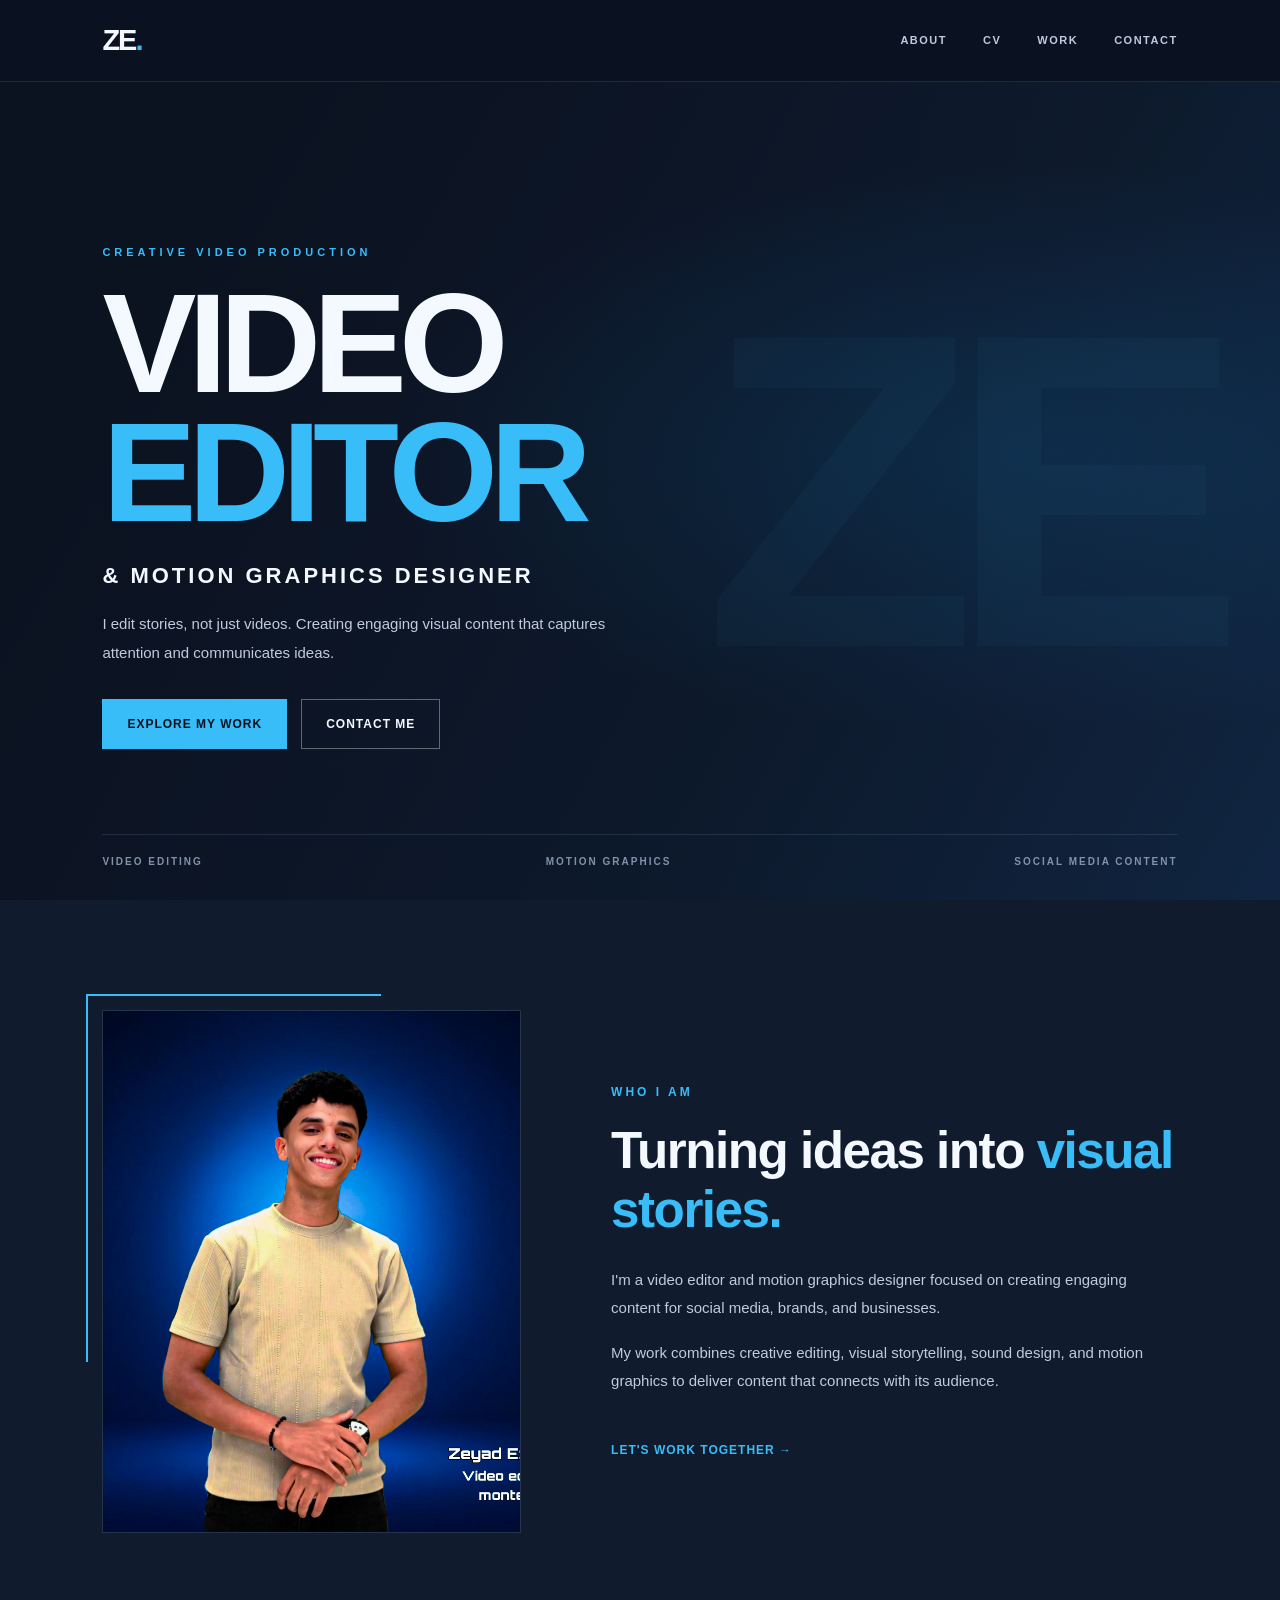
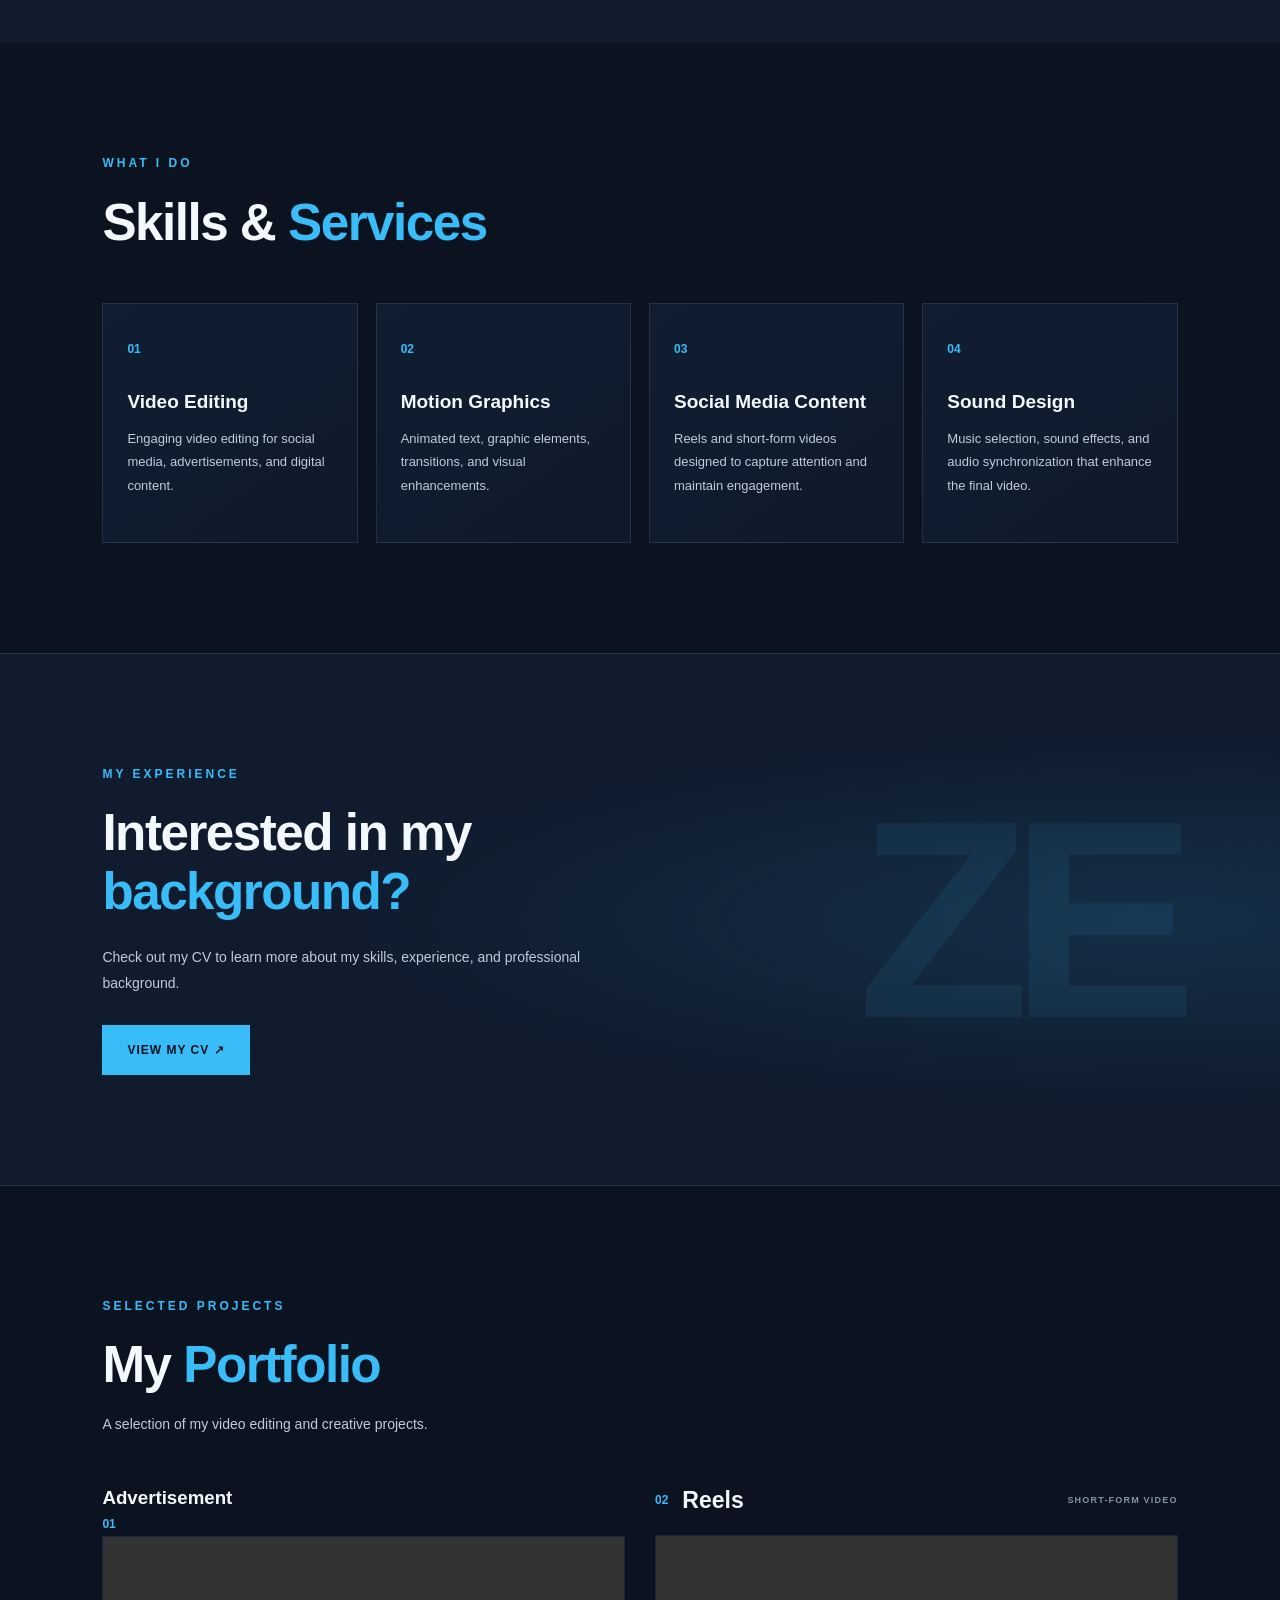
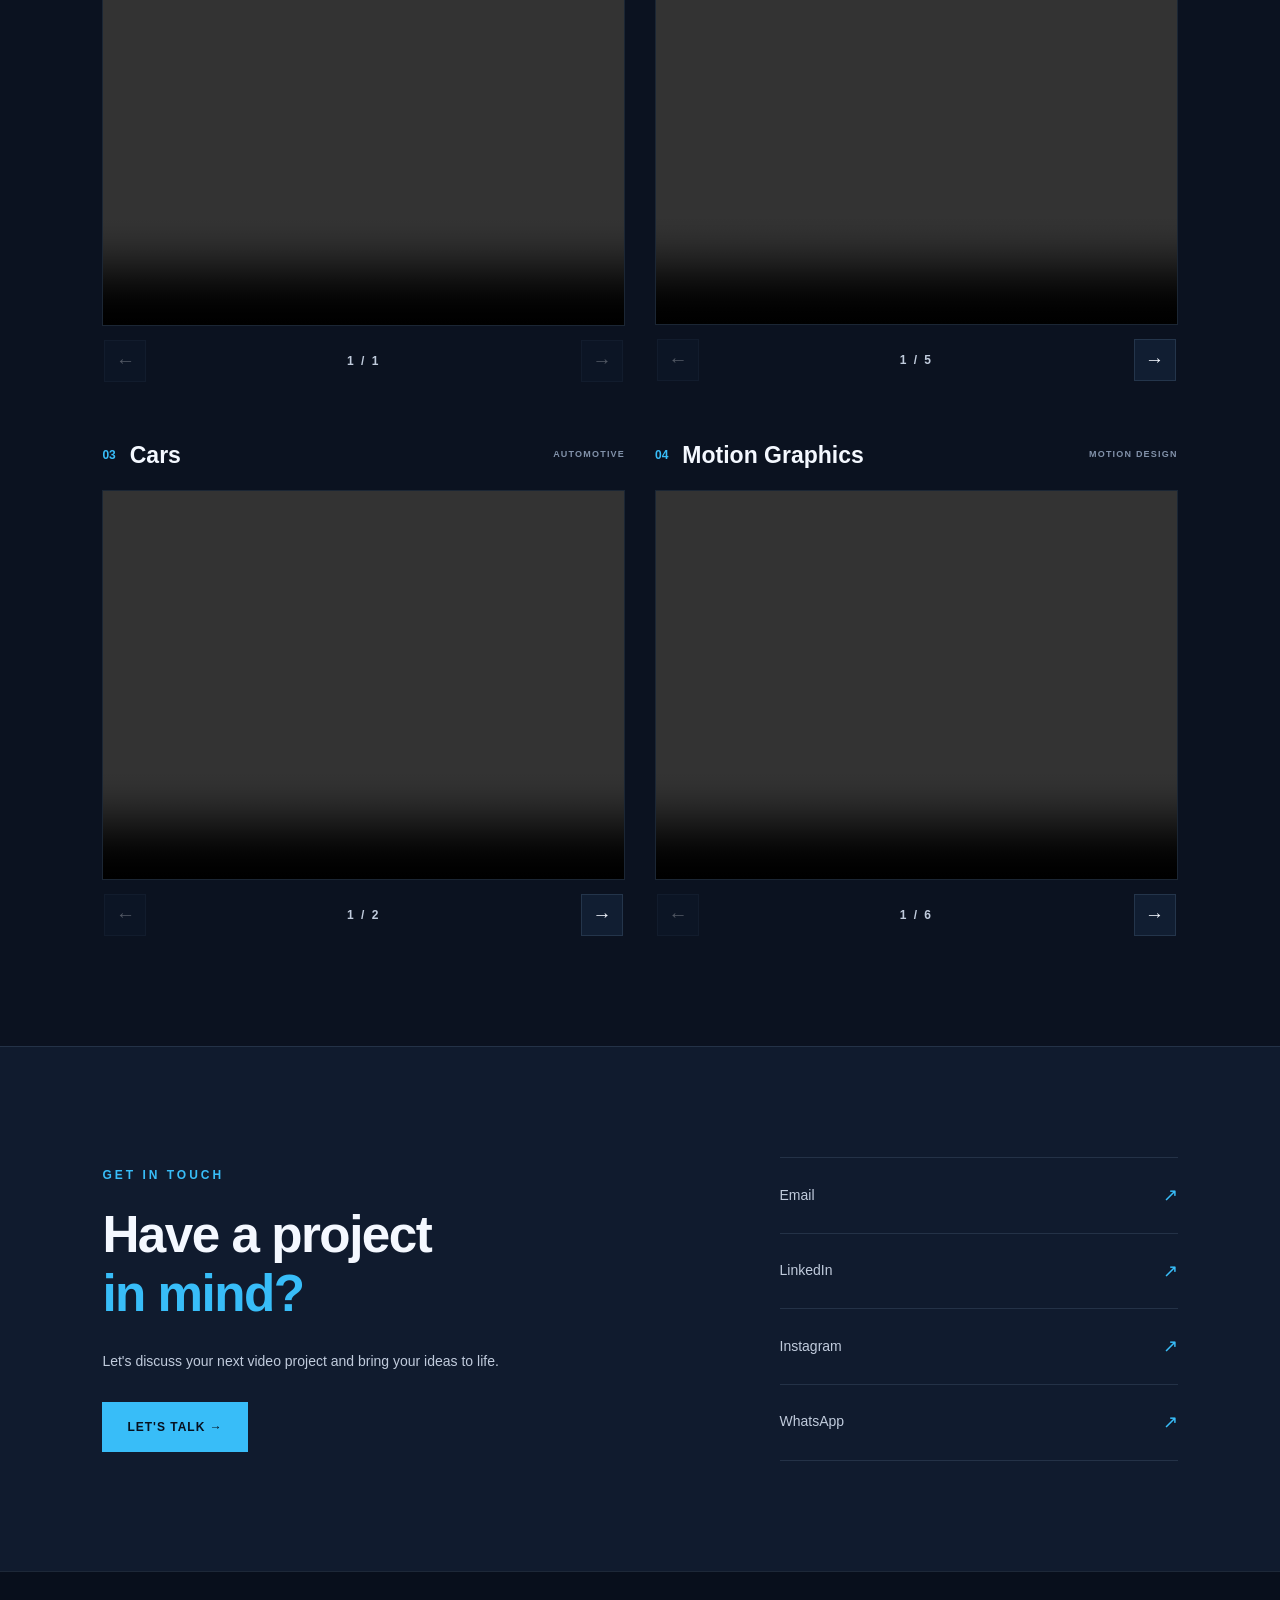
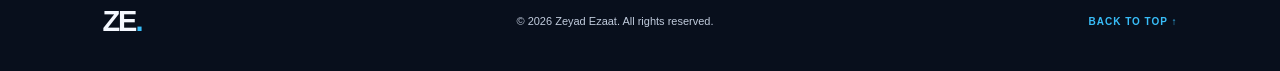
==== commit 373967f3: "Update index.html" ====
--- a/index.html
+++ b/index.html
@@ -226,221 +226,213 @@
 
             <div class="work-categories">
 
-                <!-- ADVERTISEMENT --><article class="category">
-   <!-- ADVERTISEMENT -->
-<article class="category">
-    <div class="category-header">
-        <h3>Advertisement</h3>
-        <span class="category-number">01</span>
-    </div>
-
-    <div
-        class="video-slider"
-        data-videos='["https://res.cloudinary.com/meelnksg/video/upload/v1793504487/1cafe.mp4"]'
-    >
-        <div class="video-frame">
-            <video
-                class="work-video"
-                controls
-                playsinline
-                preload="metadata"
-            >
-                <source
-                    src="https://res.cloudinary.com/meelnksg/video/upload/v1793504487/1cafe.mp4"
-                    type="video/mp4"
-                >
-                Your browser does not support HTML video.
-            </video>
-        </div>
-
-        <div class="slider-controls">
-            <button
-                class="slider-arrow previous"
-                type="button"
-                aria-label="Previous video"
-            >&#8592;</button>
-
-            <span class="slide-counter">1 / 1</span>
-
-            <button
-                class="slider-arrow next"
-                type="button"
-                aria-label="Next video"
-            >&#8594;</button>
-        </div>
-    </div>
-</article>
-
-<!-- REELS -->
-<article class="category">
-    <div class="category-heading">
-        <div>
-            <span class="category-number">02</span>
-            <h3>Reels</h3>
-        </div>
-        <span class="category-tag">SHORT-FORM VIDEO</span>
-    </div>
-
-    <div
-        class="video-slider"
-        data-videos='["https://res.cloudinary.com/meelnksg/video/upload/v1792032055/1.mp4","https://res.cloudinary.com/meelnksg/video/upload/v1791950924/2.mp4","https://res.cloudinary.com/meelnksg/video/upload/v1791950601/3.mp4","https://res.cloudinary.com/meelnksg/video/upload/v1791950890/4.mp4","https://res.cloudinary.com/meelnksg/video/upload/v1791950621/5.mp4","https://res.cloudinary.com/meelnksg/video/upload/v1791950623/6.mp4","https://res.cloudinary.com/meelnksg/video/upload/v1792383340/7.mp4"]'
-        aria-label="Reels video portfolio"
-    >
-        <div class="video-frame">
-            <video
-                class="work-video"
-                controls
-                playsinline
-                preload="metadata"
-            >
-                <source
-                    src="https://res.cloudinary.com/meelnksg/video/upload/v1792032055/1.mp4"
-                    type="video/mp4"
-                >
-                Your browser does not support HTML video.
-            </video>
-        </div>
-
-        <div class="slider-controls">
-            <button
-                class="slider-arrow previous"
-                type="button"
-                aria-label="Previous video"
-            >
-                &#8592;
-            </button>
-
-            <span class="slide-counter">1 / 7</span>
-
-            <button
-                class="slider-arrow next"
-                type="button"
-                aria-label="Next video"
-            >
-                &#8594;
-            </button>
-        </div>
-    </div>
-</article>
-
-<!-- CARS -->
-<article class="category">
-    <div class="category-heading">
-        <div>
-            <span class="category-number">03</span>
-            <h3>Cars</h3>
-        </div>
-
-        <span class="category-tag">AUTOMOTIVE</span>
-    </div>
-
-    <div
-        class="video-slider"
-     data-videos='[
-  "https://res.cloudinary.com/meelnksg/video/upload/v1792032121/1c.mp4",
-  "https://res.cloudinary.com/meelnksg/video/upload/v1793442434/2car.mp4"
-]'
-        aria-label="Car video portfolio"
-    >
-        <div class="video-frame">
-            <video
-                class="work-video"
-                controls
-                playsinline
-                preload="metadata"
-            >
-                <source
-                    src="https://res.cloudinary.com/meelnksg/video/upload/v1792032121/1c.mp4"
-                    type="video/mp4"
-                >
-                Your browser does not support HTML video.
-            </video>
-        </div>
-
-        <div class="slider-controls">
-            <button
-                class="slider-arrow previous"
-                type="button"
-                aria-label="Previous video"
-            >
-                &#8592;
-            </button>
-
-            <span class="slide-counter">1 / 1</span>
-
-            <button
-                class="slider-arrow next"
-                type="button"
-                aria-label="Next video"
-            >
-                &#8594;
-            </button>
-        </div>
-    </div>
-</article>
-```
-<!-- MOTION GRAPHICS -->
-
-<article class="category">
-    <div class="category-heading">
-        <div>
-            <span class="category-number">04</span>
-            <h3>Motion Graphics</h3>
-        </div>
-
-```
-    <span class="category-tag">MOTION DESIGN</span>
-</div>
-
-<div
-    class="video-slider"
-data-videos='[
-  "https://res.cloudinary.com/meelnksg/video/upload/v1792558743/Comp_1_1.mp4",
-  "https://res.cloudinary.com/meelnksg/video/upload/v1792558786/2m.mp4",
-  "https://res.cloudinary.com/meelnksg/video/upload/v1792582965/%D8%A7%D9%84%D8%A8%D8%A7%D9%83_%D8%AC%D8%B1%D9%88%D9%86%D8%AF_2_2.mp4",
-  "https://res.cloudinary.com/meelnksg/video/upload/v1793459397/5m.mp4"
-]'AC%D8%B1%D9%88%D9%86%D8%AF_2_2.mp4"
-]'
-    ]'
-    aria-label="Motion Graphics video portfolio"
->
-    <div class="video-frame">
-        <video
-            class="work-video"
-            controls
-            playsinline
-            preload="metadata"
-        >
-            <source
-                src="https://res.cloudinary.com/meelnksg/video/upload/v1792558743/Comp_1_1.mp4"
-                type="video/mp4"
-            >
-            Your browser does not support HTML video.
-        </video>
-    </div>
-
-    <div class="slider-controls">
-        <button
-            class="slider-arrow previous"
-            type="button"
-            aria-label="Previous video"
-        >
-            &#8592;
-        </button>
-
-<span class="slide-counter">1 / 4</span>
-        <button
-            class="slider-arrow next"
-            type="button"
-            aria-label="Next video"
-        >
-            &#8594;
-        </button>
-    </div>
-</div>
-```
-
-</article>
+                <!-- ADVERTISEMENT -->
+                <article class="category">
+                    <div class="category-header">
+                        <h3>Advertisement</h3>
+                        <span class="category-number">01</span>
+                    </div>
+
+                    <div
+                        class="video-slider"
+                        data-videos='["https://res.cloudinary.com/meelnksg/video/upload/v1793707562/From_Klickpin.com-_Side_hustle_ideas_that_are_worth_saving_if_you_love_elegant_details_and_creative_inspiration_for_busy_people_who_still_want_gor.mp4"]'
+                    >
+                        <div class="video-frame">
+                            <video
+                                class="work-video"
+                                controls
+                                playsinline
+                                preload="metadata"
+                            >
+                                <source
+                                    src="https://res.cloudinary.com/meelnksg/video/upload/v1793707562/From_Klickpin.com-_Side_hustle_ideas_that_are_worth_saving_if_you_love_elegant_details_and_creative_inspiration_for_busy_people_who_still_want_gor.mp4"
+                                    type="video/mp4"
+                                >
+                                Your browser does not support HTML video.
+                            </video>
+                        </div>
+
+                        <div class="slider-controls">
+                            <button
+                                class="slider-arrow previous"
+                                type="button"
+                                aria-label="Previous video"
+                            >&#8592;</button>
+
+                            <span class="slide-counter">1 / 1</span>
+
+                            <button
+                                class="slider-arrow next"
+                                type="button"
+                                aria-label="Next video"
+                            >&#8594;</button>
+                        </div>
+                    </div>
+                </article>
+
+
+                <!-- REELS -->
+                <article class="category">
+                    <div class="category-heading">
+                        <div>
+                            <span class="category-number">02</span>
+                            <h3>Reels</h3>
+                        </div>
+                        <span class="category-tag">SHORT-FORM VIDEO</span>
+                    </div>
+
+                    <div
+                        class="video-slider"
+                        data-videos='["https://res.cloudinary.com/meelnksg/video/upload/v1792032055/1.mp4","https://res.cloudinary.com/meelnksg/video/upload/v1791950924/2.mp4","https://res.cloudinary.com/meelnksg/video/upload/v1791950601/3.mp4","https://res.cloudinary.com/meelnksg/video/upload/v1791950890/4.mp4","https://res.cloudinary.com/meelnksg/video/upload/v1792383340/7.mp4"]'
+                        aria-label="Reels video portfolio"
+                    >
+                        <div class="video-frame">
+                            <video
+                                class="work-video"
+                                controls
+                                playsinline
+                                preload="metadata"
+                            >
+                                <source
+                                    src="https://res.cloudinary.com/meelnksg/video/upload/v1792032055/1.mp4"
+                                    type="video/mp4"
+                                >
+                                Your browser does not support HTML video.
+                            </video>
+                        </div>
+
+                        <div class="slider-controls">
+                            <button
+                                class="slider-arrow previous"
+                                type="button"
+                                aria-label="Previous video"
+                            >
+                                &#8592;
+                            </button>
+
+                            <span class="slide-counter">1 / 5</span>
+
+                            <button
+                                class="slider-arrow next"
+                                type="button"
+                                aria-label="Next video"
+                            >
+                                &#8594;
+                            </button>
+                        </div>
+                    </div>
+                </article>
+
+
+                <!-- CARS -->
+                <article class="category">
+                    <div class="category-heading">
+                        <div>
+                            <span class="category-number">03</span>
+                            <h3>Cars</h3>
+                        </div>
+
+                        <span class="category-tag">AUTOMOTIVE</span>
+                    </div>
+
+                    <div
+                        class="video-slider"
+                        data-videos='["https://res.cloudinary.com/meelnksg/video/upload/v1792032121/1c.mp4","https://res.cloudinary.com/meelnksg/video/upload/v1793442434/2car.mp4"]'
+                        aria-label="Car video portfolio"
+                    >
+                        <div class="video-frame">
+                            <video
+                                class="work-video"
+                                controls
+                                playsinline
+                                preload="metadata"
+                            >
+                                <source
+                                    src="https://res.cloudinary.com/meelnksg/video/upload/v1792032121/1c.mp4"
+                                    type="video/mp4"
+                                >
+                                Your browser does not support HTML video.
+                            </video>
+                        </div>
+
+                        <div class="slider-controls">
+                            <button
+                                class="slider-arrow previous"
+                                type="button"
+                                aria-label="Previous video"
+                            >
+                                &#8592;
+                            </button>
+
+                            <span class="slide-counter">1 / 2</span>
+
+                            <button
+                                class="slider-arrow next"
+                                type="button"
+                                aria-label="Next video"
+                            >
+                                &#8594;
+                            </button>
+                        </div>
+                    </div>
+                </article>
+
+
+                <!-- MOTION GRAPHICS -->
+                <article class="category">
+                    <div class="category-heading">
+                        <div>
+                            <span class="category-number">04</span>
+                            <h3>Motion Graphics</h3>
+                        </div>
+
+                        <span class="category-tag">MOTION DESIGN</span>
+                    </div>
+
+                    <div
+                        class="video-slider"
+                        data-videos='["https://res.cloudinary.com/meelnksg/video/upload/v1792558743/Comp_1_1.mp4","https://res.cloudinary.com/meelnksg/video/upload/v1792558786/2m.mp4","https://res.cloudinary.com/meelnksg/video/upload/v1792582965/%D8%A7%D9%84%D8%A8%D8%A7%D9%83_%D8%AC%D8%B1%D9%88%D9%86%D8%AF_2_2.mp4","https://res.cloudinary.com/meelnksg/video/upload/v1793459397/5m.mp4","https://res.cloudinary.com/meelnksg/video/upload/v1791950621/5.mp4","https://res.cloudinary.com/meelnksg/video/upload/v1791950623/6.mp4"]'
+                        aria-label="Motion Graphics video portfolio"
+                    >
+                        <div class="video-frame">
+                            <video
+                                class="work-video"
+                                controls
+                                playsinline
+                                preload="metadata"
+                            >
+                                <source
+                                    src="https://res.cloudinary.com/meelnksg/video/upload/v1792558743/Comp_1_1.mp4"
+                                    type="video/mp4"
+                                >
+                                Your browser does not support HTML video.
+                            </video>
+                        </div>
+
+                        <div class="slider-controls">
+                            <button
+                                class="slider-arrow previous"
+                                type="button"
+                                aria-label="Previous video"
+                            >
+                                &#8592;
+                            </button>
+
+                            <span class="slide-counter">1 / 6</span>
+
+                            <button
+                                class="slider-arrow next"
+                                type="button"
+                                aria-label="Next video"
+                            >
+                                &#8594;
+                            </button>
+                        </div>
+                    </div>
+                </article>
+
+            </div>
+        </section>
 
 
         <!-- CONTACT -->
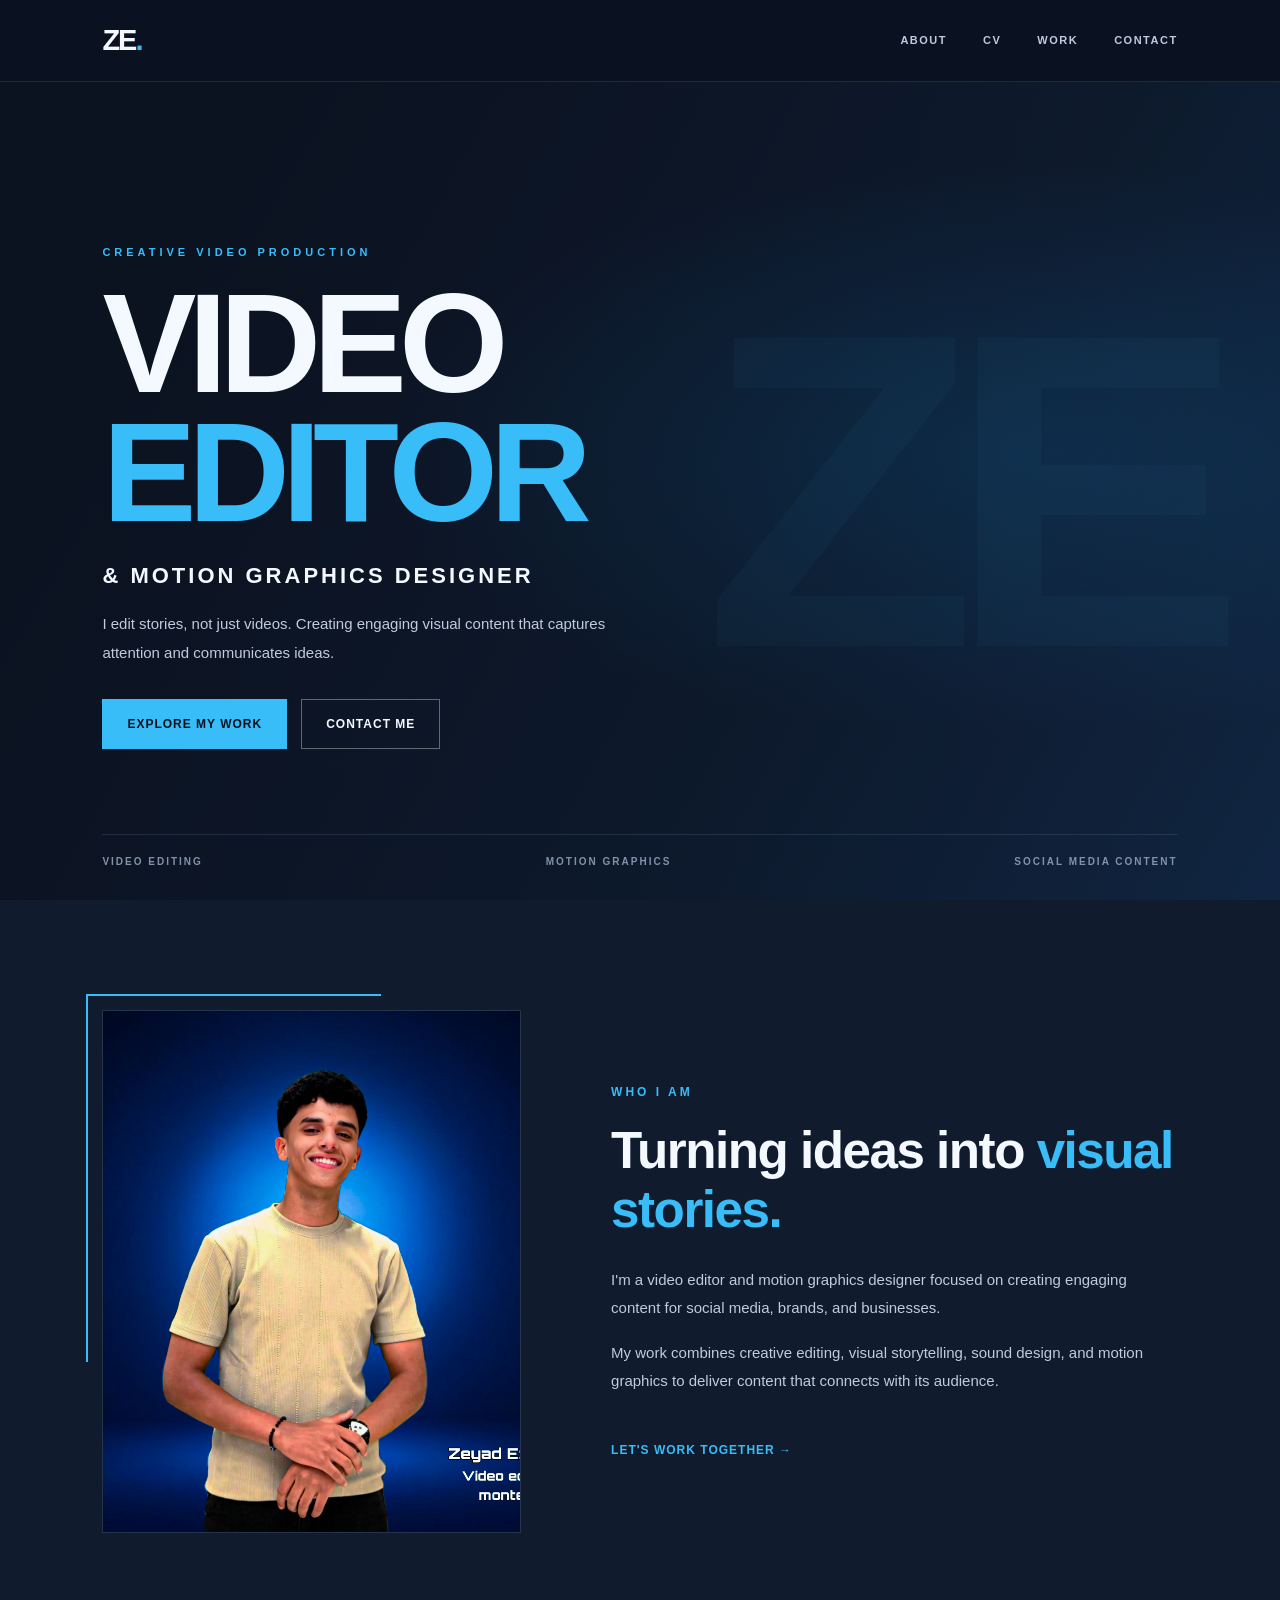
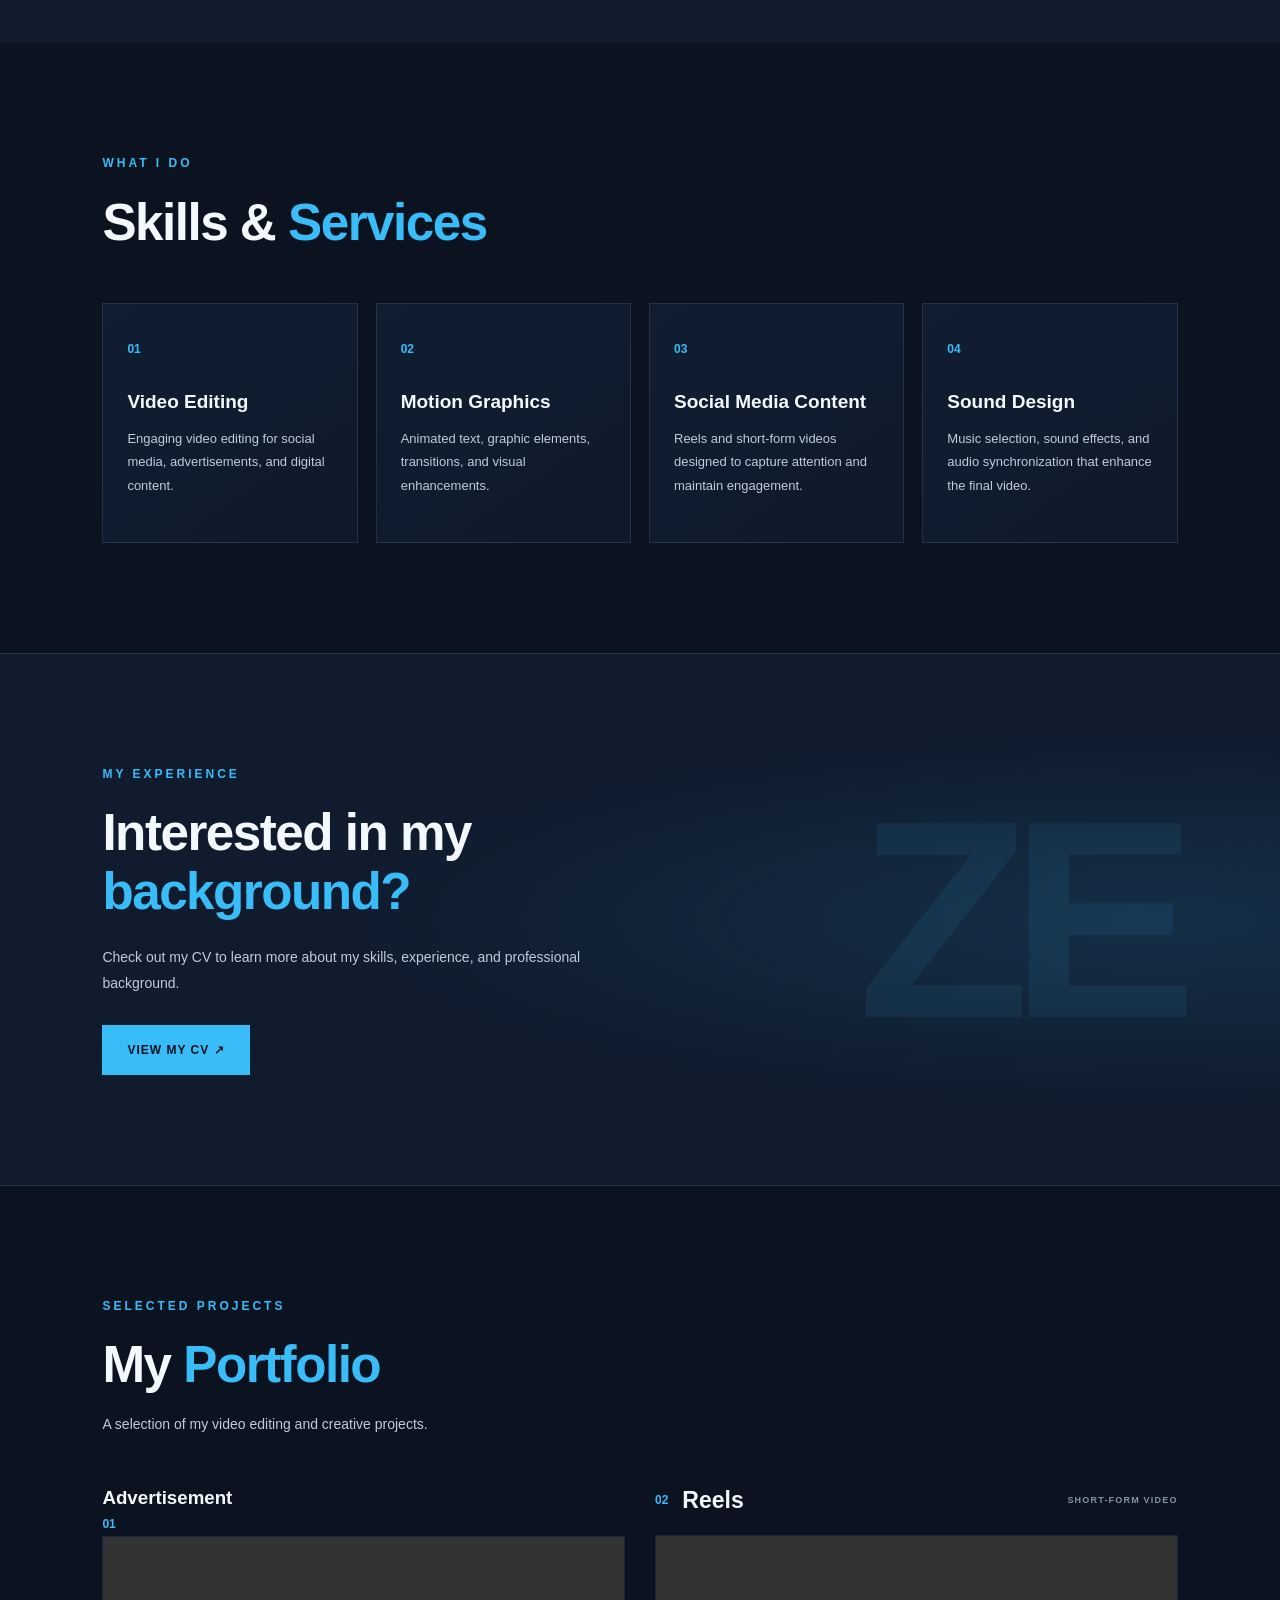
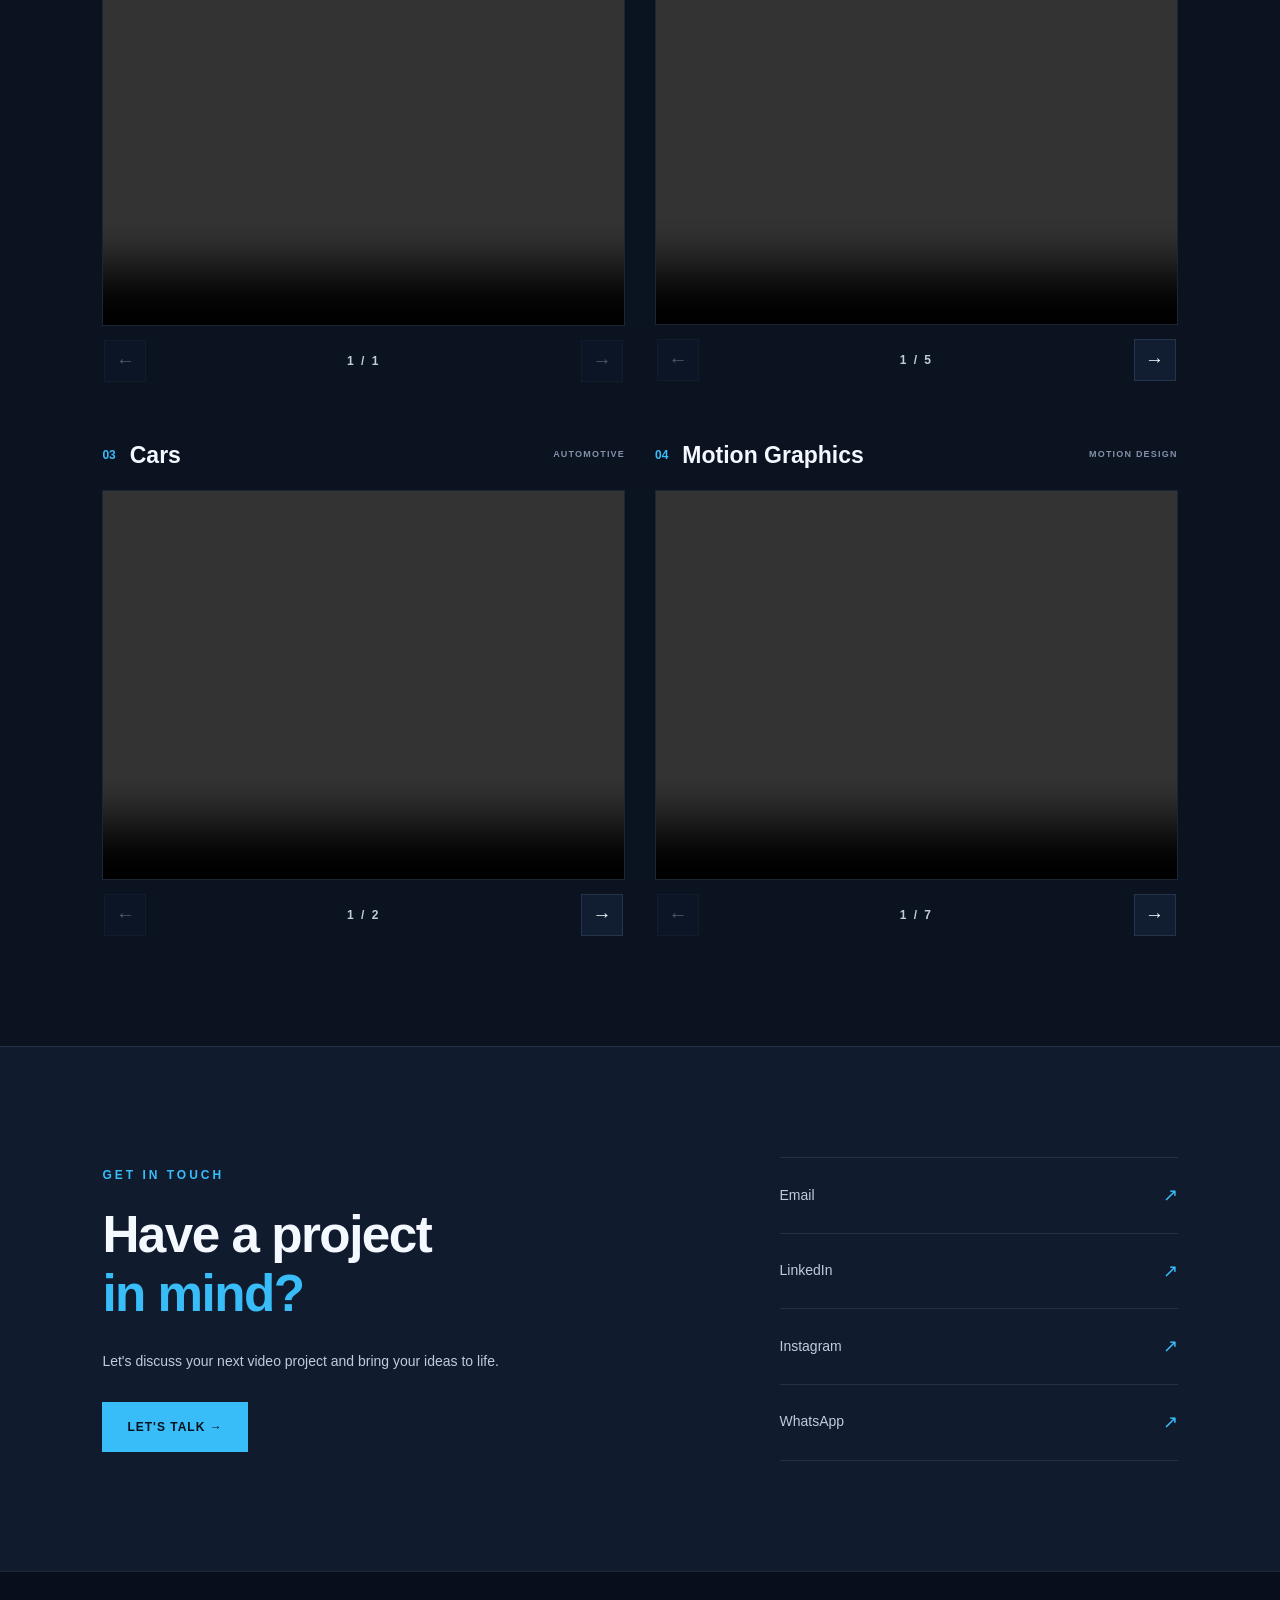
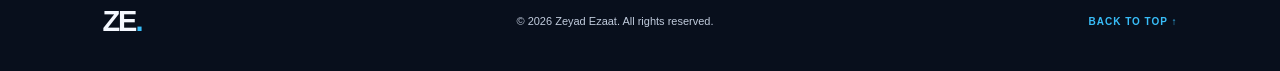
==== commit a63921d1: "Update index.html" ====
--- a/index.html
+++ b/index.html
@@ -283,7 +283,7 @@
 
                     <div
                         class="video-slider"
-                        data-videos='["https://res.cloudinary.com/meelnksg/video/upload/v1792032055/1.mp4","https://res.cloudinary.com/meelnksg/video/upload/v1791950924/2.mp4","https://res.cloudinary.com/meelnksg/video/upload/v1791950601/3.mp4","https://res.cloudinary.com/meelnksg/video/upload/v1791950890/4.mp4","https://res.cloudinary.com/meelnksg/video/upload/v1792383340/7.mp4"]'
+                        data-videos='["https://res.cloudinary.com/meelnksg/video/upload/v1792383340/7.mp4","https://res.cloudinary.com/meelnksg/video/upload/v1792032055/1.mp4","https://res.cloudinary.com/meelnksg/video/upload/v1791950924/2.mp4","https://res.cloudinary.com/meelnksg/video/upload/v1791950890/4.mp4","https://res.cloudinary.com/meelnksg/video/upload/v1791950601/3.mp4"]'
                         aria-label="Reels video portfolio"
                     >
                         <div class="video-frame">
@@ -294,7 +294,7 @@
                                 preload="metadata"
                             >
                                 <source
-                                    src="https://res.cloudinary.com/meelnksg/video/upload/v1792032055/1.mp4"
+                                    src="https://res.cloudinary.com/meelnksg/video/upload/v1792383340/7.mp4"
                                     type="video/mp4"
                                 >
                                 Your browser does not support HTML video.
@@ -337,7 +337,7 @@
 
                     <div
                         class="video-slider"
-                        data-videos='["https://res.cloudinary.com/meelnksg/video/upload/v1792032121/1c.mp4","https://res.cloudinary.com/meelnksg/video/upload/v1793442434/2car.mp4"]'
+                        data-videos='["https://res.cloudinary.com/meelnksg/video/upload/v1793442434/2car.mp4","https://res.cloudinary.com/meelnksg/video/upload/v1792032121/1c.mp4"]'
                         aria-label="Car video portfolio"
                     >
                         <div class="video-frame">
@@ -348,7 +348,7 @@
                                 preload="metadata"
                             >
                                 <source
-                                    src="https://res.cloudinary.com/meelnksg/video/upload/v1792032121/1c.mp4"
+                                    src="https://res.cloudinary.com/meelnksg/video/upload/v1793442434/2car.mp4"
                                     type="video/mp4"
                                 >
                                 Your browser does not support HTML video.
@@ -391,7 +391,7 @@
 
                     <div
                         class="video-slider"
-                        data-videos='["https://res.cloudinary.com/meelnksg/video/upload/v1792558743/Comp_1_1.mp4","https://res.cloudinary.com/meelnksg/video/upload/v1792558786/2m.mp4","https://res.cloudinary.com/meelnksg/video/upload/v1792582965/%D8%A7%D9%84%D8%A8%D8%A7%D9%83_%D8%AC%D8%B1%D9%88%D9%86%D8%AF_2_2.mp4","https://res.cloudinary.com/meelnksg/video/upload/v1793459397/5m.mp4","https://res.cloudinary.com/meelnksg/video/upload/v1791950621/5.mp4","https://res.cloudinary.com/meelnksg/video/upload/v1791950623/6.mp4"]'
+                        data-videos='["https://res.cloudinary.com/meelnksg/video/upload/v1794408086/audio_4.mp4","https://res.cloudinary.com/meelnksg/video/upload/v1793459397/5m.mp4","https://res.cloudinary.com/meelnksg/video/upload/v1792582965/%D8%A7%D9%84%D8%A8%D8%A7%D9%83_%D8%AC%D8%B1%D9%88%D9%86%D8%AF_2_2.mp4","https://res.cloudinary.com/meelnksg/video/upload/v1792558786/2m.mp4","https://res.cloudinary.com/meelnksg/video/upload/v1792558743/Comp_1_1.mp4","https://res.cloudinary.com/meelnksg/video/upload/v1791950623/6.mp4","https://res.cloudinary.com/meelnksg/video/upload/v1791950621/5.mp4"]'
                         aria-label="Motion Graphics video portfolio"
                     >
                         <div class="video-frame">
@@ -402,7 +402,7 @@
                                 preload="metadata"
                             >
                                 <source
-                                    src="https://res.cloudinary.com/meelnksg/video/upload/v1792558743/Comp_1_1.mp4"
+                                    src="https://res.cloudinary.com/meelnksg/video/upload/v1794408086/audio_4.mp4"
                                     type="video/mp4"
                                 >
                                 Your browser does not support HTML video.
@@ -418,7 +418,7 @@
                                 &#8592;
                             </button>
 
-                            <span class="slide-counter">1 / 6</span>
+                            <span class="slide-counter">1 / 7</span>
 
                             <button
                                 class="slider-arrow next"
